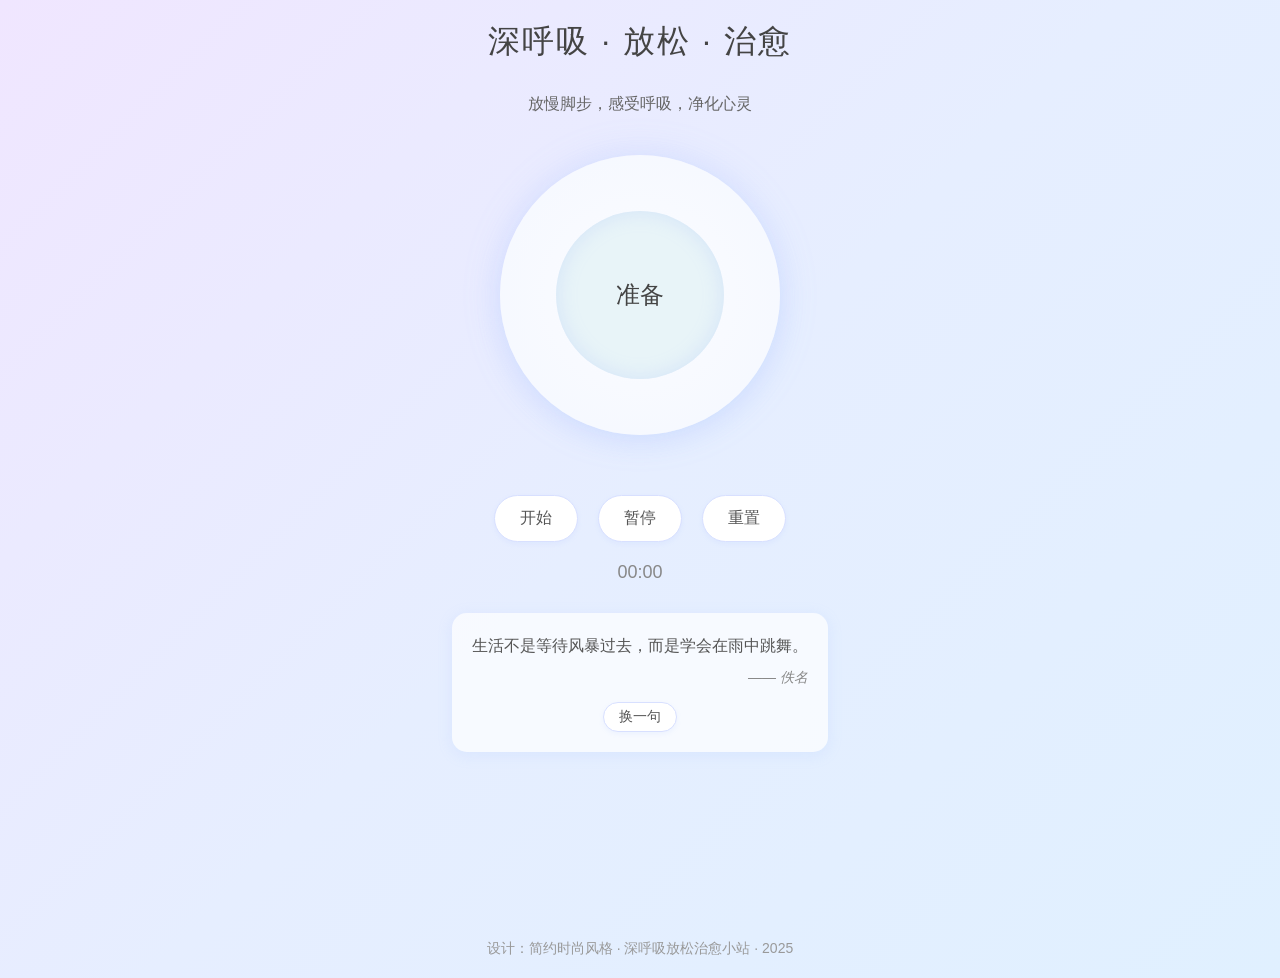
==== index.html @ 5f7ce4ec "Add files via upload" ====
<!DOCTYPE html>
<html lang="zh">
<head>
    <meta charset="UTF-8">
    <meta name="viewport" content="width=device-width, initial-scale=1.0">
    <title>深呼吸 · 放松 · 治愈</title>
    <style>
        * {
            margin: 0;
            padding: 0;
            box-sizing: border-box;
            font-family: "PingFang SC", "Helvetica Neue", Arial, sans-serif;
        }
        
        body {
            background: linear-gradient(135deg, #f0e6ff 0%, #e6eeff 50%, #e0f0ff 100%);
            color: #333;
            min-height: 100vh;
            display: flex;
            flex-direction: column;
            align-items: center;
            justify-content: center;
            transition: background 2s;
        }
        
        .container {
            width: 100%;
            max-width: 800px;
            padding: 20px;
            text-align: center;
            display: flex;
            flex-direction: column;
            min-height: 100vh;
        }
        
        .breathing-content {
            flex: 1;
            display: flex;
            flex-direction: column;
            justify-content: center;
        }
        
        h1 {
            font-weight: 300;
            margin-bottom: 30px;
            letter-spacing: 2px;
            color: #444;
        }
        
        .subtitle {
            font-weight: 300;
            margin-bottom: 40px;
            color: #666;
        }
        
        .breath-circle {
            width: 280px;
            height: 280px;
            border-radius: 50%;
            background-color: rgba(255, 255, 255, 0.8);
            margin: 0 auto 40px;
            display: flex;
            align-items: center;
            justify-content: center;
            position: relative;
            box-shadow: 0 5px 25px rgba(150, 180, 255, 0.2), 0 0 40px rgba(150, 180, 255, 0.15);
            transition: transform 4s ease-in-out, box-shadow 4s ease-in-out;
            overflow: hidden;
        }
        
        .breath-circle:before {
            content: '';
            position: absolute;
            top: -10%;
            left: -10%;
            width: 120%;
            height: 120%;
            background: radial-gradient(
                circle at center,
                rgba(255, 255, 255, 0.8) 0%,
                rgba(230, 240, 255, 0.5) 60%,
                rgba(210, 230, 255, 0) 70%
            );
            opacity: 0.4;
            z-index: 1;
            pointer-events: none;
        }
        
        .circle-inner {
            width: 60%;
            height: 60%;
            border-radius: 50%;
            background-color: #e8f4f8;
            display: flex;
            align-items: center;
            justify-content: center;
            box-shadow: inset 0 0 20px rgba(150, 180, 255, 0.25);
            transition: transform 4s ease-in-out, background-color 4s ease-in-out;
            position: relative;
            z-index: 2;
        }
        
        @keyframes pulse {
            0% { box-shadow: 0 0 0 0 rgba(150, 180, 255, 0.5); }
            70% { box-shadow: 0 0 0 20px rgba(150, 180, 255, 0); }
            100% { box-shadow: 0 0 0 0 rgba(150, 180, 255, 0); }
        }
        
        .instruction {
            font-size: 24px;
            font-weight: 300;
            color: #444;
            transition: opacity 0.5s;
        }
        
        .controls {
            margin-top: 20px;
            display: flex;
            justify-content: center;
            gap: 20px;
        }
        
        button {
            padding: 12px 25px;
            background-color: #fff;
            border: 1px solid #d8e0ff;
            border-radius: 30px;
            cursor: pointer;
            font-size: 16px;
            color: #555;
            transition: all 0.3s;
            box-shadow: 0 2px 5px rgba(150, 180, 255, 0.1);
        }
        
        button:hover {
            background-color: #f0f5ff;
        }
        
        button.active {
            background-color: #e0eaff;
            color: #333;
            border-color: #c8d8ff;
        }
        
        .timer {
            font-size: 18px;
            margin-top: 20px;
            color: #888;
            font-weight: 300;
        }
        
        /* 每日一言样式 */
        .daily-quote {
            margin-top: 30px;
            padding: 20px;
            background-color: rgba(255, 255, 255, 0.7);
            border-radius: 15px;
            box-shadow: 0 3px 15px rgba(150, 180, 255, 0.15);
            max-width: 600px;
            margin-left: auto;
            margin-right: auto;
            transition: all 0.5s;
        }
        
        .quote-text {
            font-size: 16px;
            color: #555;
            line-height: 1.6;
            font-weight: 300;
            margin-bottom: 10px;
        }
        
        .quote-author {
            font-size: 14px;
            color: #888;
            font-style: italic;
            text-align: right;
        }
        
        footer {
            margin-top: 40px;
            width: 100%;
            text-align: center;
            font-size: 14px;
            color: #999;
            padding: 0 20px 20px;
        }
        
        @media (max-width: 600px) {
            .breath-circle {
                width: 220px;
                height: 220px;
                margin-bottom: 30px;
            }
            
            .instruction {
                font-size: 20px;
            }
            
            .controls {
                flex-direction: column;
                align-items: center;
            }
            
            button {
                width: 200px;
                margin-bottom: 10px;
            }
            
            .timer {
                margin-top: 15px;
                margin-bottom: 10px;
            }
            
            .daily-quote {
                margin-top: 20px;
                padding: 15px;
            }
            
            footer {
                margin-top: 20px;
            }
        }
    </style>
</head>
<body>
    <div class="container">
        <h1>深呼吸 · 放松 · 治愈</h1>
        <p class="subtitle">放慢脚步，感受呼吸，净化心灵</p>
        
        <div class="breath-circle">
            <div class="circle-inner">
                <span class="instruction">准备</span>
            </div>
        </div>
        
        <div class="controls">
            <button id="start-btn">开始</button>
            <button id="pause-btn">暂停</button>
            <button id="reset-btn">重置</button>
        </div>
        
        <div class="timer">00:00</div>
        
        <!-- 每日一言 -->
        <div class="daily-quote">
            <p class="quote-text" id="quote-text">加载中...</p>
            <p class="quote-author" id="quote-author"></p>
        </div>
    </div>
    
    <footer>
        设计：简约时尚风格 · 深呼吸放松治愈小站 · 2025
    </footer>

    <script>
        document.addEventListener('DOMContentLoaded', () => {
            const breathCircle = document.querySelector('.breath-circle');
            const circleInner = document.querySelector('.circle-inner');
            const instruction = document.querySelector('.instruction');
            const startBtn = document.getElementById('start-btn');
            const pauseBtn = document.getElementById('pause-btn');
            const resetBtn = document.getElementById('reset-btn');
            const quoteText = document.getElementById('quote-text');
            const quoteAuthor = document.getElementById('quote-author');

            const timerEl = document.querySelector('.timer');
            
            let isBreathing = false;
            let currentPhase = 0;
            let interval;
            let startTime = null;
            let elapsedTime = 0;
            let timerInterval;
            
            // 呼吸配置
            const breathingPhases = [
                { name: '吸气', duration: 4000, color: '#e8f2fa', scale: 1.15, bgColor: 'linear-gradient(135deg, #f0e0ff 0%, #e0e8ff 50%, #d8ecff 100%)', boxShadow: '0 5px 35px rgba(150, 180, 255, 0.4), 0 0 50px rgba(150, 180, 255, 0.3)' },
                { name: '屏息', duration: 4000, color: '#e0eefa', scale: 1.15, bgColor: 'linear-gradient(135deg, #efe4ff 0%, #e4ecff 50%, #dcefff 100%)', boxShadow: '0 5px 35px rgba(150, 180, 255, 0.35), 0 0 50px rgba(150, 180, 255, 0.25)' },
                { name: '呼气', duration: 4000, color: '#d8eafa', scale: 1, bgColor: 'linear-gradient(135deg, #f4ebff 0%, #eaf1ff 50%, #e6f5ff 100%)', boxShadow: '0 5px 25px rgba(150, 180, 255, 0.25), 0 0 40px rgba(150, 180, 255, 0.2)' },
                { name: '屏息', duration: 4000, color: '#e0eefa', scale: 1, bgColor: 'linear-gradient(135deg, #efe4ff 0%, #e4ecff 50%, #dcefff 100%)', boxShadow: '0 5px 25px rgba(150, 180, 255, 0.2), 0 0 40px rgba(150, 180, 255, 0.15)' }
            ];
            
            // 每日一言名言列表
            const quotes = [
                { text: "呼吸是连接身体与心灵的桥梁，深呼吸是走向内心宁静的第一步。", author: "佚名" },
                { text: "生活不是等待风暴过去，而是学会在雨中跳舞。", author: "佚名" },
                { text: "内心的平静，源于与自己的和解。", author: "老子" },
                { text: "如果你想要内心的平和，尝试着改变自己而不是他人。", author: "佛陀" },
                { text: "放下是一种智慧，静心是一种境界。", author: "禅语" },
                { text: "静坐常思己过，闲谈莫论人非。", author: "陈寿" },
                { text: "心若简单，世界则简单。", author: "禅语" },
                { text: "时时慎独，心扉自清。", author: "王阳明" },
                { text: "心静自然凉，止念即菩提。", author: "禅语" },
                { text: "无论何时，保持一颗平静的心，是通往幸福的必经之路。", author: "王阳明" },
                { text: "学会和自己相处，是一生的必修课。", author: "佚名" },
                { text: "不必等待特别的一天，每一天都可以变得特别。", author: "佚名" },
                { text: "最好的关系，是懂得彼此的沉默。", author: "禅语" },
                { text: "心中有阳光，脚下自然有力量。", author: "佚名" },
                { text: "慢一点，再慢一点，给心灵一个栖息的空间。", author: "佚名" }
            ];
            
            // 加载每日一言
            function loadDailyQuote() {
                // 获取一个随机名言
                const randomIndex = Math.floor(Math.random() * quotes.length);
                const quote = quotes[randomIndex];
                
                // 更新显示
                quoteText.textContent = quote.text;
                quoteAuthor.textContent = "—— " + quote.author;
            }
            
            // 定时器函数
            function updateTimer() {
                if (!startTime) return;
                
                const currentTime = Date.now();
                const totalSeconds = Math.floor((currentTime - startTime + elapsedTime) / 1000);
                const minutes = Math.floor(totalSeconds / 60).toString().padStart(2, '0');
                const seconds = (totalSeconds % 60).toString().padStart(2, '0');
                
                timerEl.textContent = `${minutes}:${seconds}`;
            }
            
            // 开始呼吸引导
            function startBreathing() {
                if (isBreathing) return;
                
                isBreathing = true;
                startBtn.disabled = true;
                
                if (!startTime) {
                    startTime = Date.now();
                    timerInterval = setInterval(updateTimer, 1000);
                }
                
                breathePhase();
            }
            
            // 呼吸阶段
            function breathePhase() {
                if (!isBreathing) return;
                
                const phase = breathingPhases[currentPhase];
                
                // 更新指示和动画
                instruction.textContent = phase.name;
                circleInner.style.backgroundColor = phase.color;
                document.body.style.background = phase.bgColor;
                
                // 圆圈动画
                breathCircle.style.transform = `scale(${phase.scale})`;
                breathCircle.style.boxShadow = phase.boxShadow;
                circleInner.style.transform = `scale(${phase.scale > 1 ? 0.9 : 1.1})`;
                
                // 添加脉动效果
                if (phase.name === '吸气') {
                    breathCircle.style.animation = 'pulse 4s infinite';
                } else {
                    breathCircle.style.animation = 'none';
                }
                
                // 设置下一个阶段
                interval = setTimeout(() => {
                    currentPhase = (currentPhase + 1) % breathingPhases.length;
                    breathePhase();
                }, phase.duration);
            }
            
            // 暂停
            function pauseBreathing() {
                isBreathing = false;
                startBtn.disabled = false;
                clearTimeout(interval);
                
                if (startTime) {
                    elapsedTime += Date.now() - startTime;
                    startTime = null;
                    clearInterval(timerInterval);
                }
            }
            
            // 重置
            function resetBreathing() {
                pauseBreathing();
                currentPhase = 0;
                instruction.textContent = '准备';
                breathCircle.style.transform = 'scale(1)';
                circleInner.style.transform = 'scale(1)';
                circleInner.style.backgroundColor = '#e8f4f8';
                document.body.style.backgroundColor = '#f8f9fa';
                
                elapsedTime = 0;
                timerEl.textContent = '00:00';
            }
            
            // 事件监听
            startBtn.addEventListener('click', startBreathing);
            pauseBtn.addEventListener('click', pauseBreathing);
            resetBtn.addEventListener('click', resetBreathing);
            
            // 初始化
            resetBreathing();
            
            // 加载每日一言
            loadDailyQuote();
            
            // 添加刷新名言的按钮
            const quoteBox = document.querySelector('.daily-quote');
            const refreshBtn = document.createElement('button');
            refreshBtn.textContent = '换一句';
            refreshBtn.style.marginTop = '15px';
            refreshBtn.style.padding = '5px 15px';
            refreshBtn.style.fontSize = '14px';
            refreshBtn.addEventListener('click', loadDailyQuote);
            quoteBox.appendChild(refreshBtn);
        });
    </script>
</body>
</html>
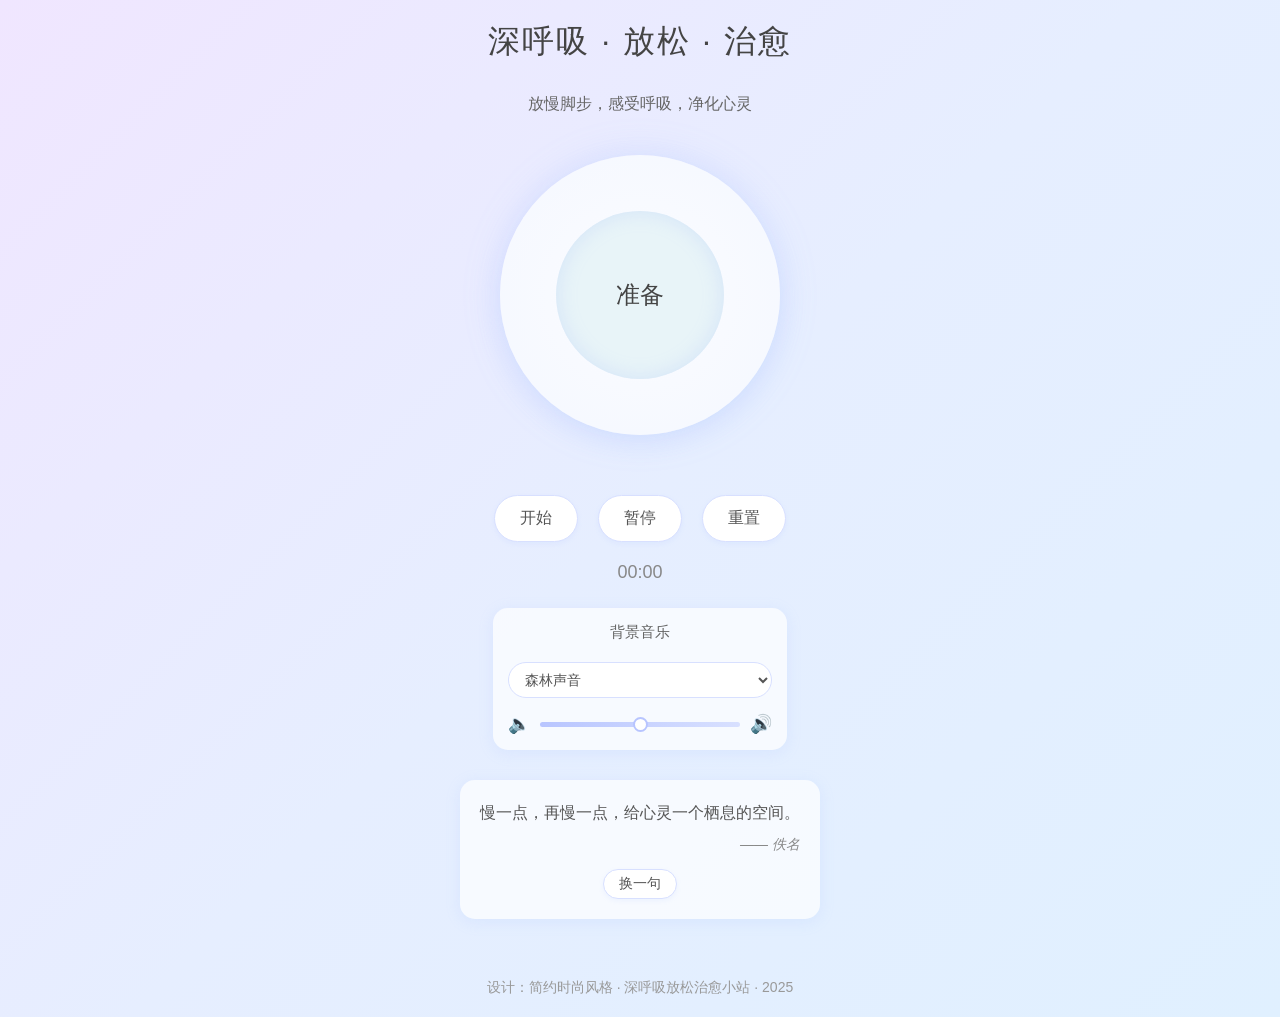
==== commit 9ef66a39: "Add files via upload" ====
--- a/index.html
+++ b/index.html
@@ -149,6 +149,90 @@
             font-weight: 300;
         }
         
+        /* 背景音乐控制样式 */
+        .music-control {
+            margin-top: 25px;
+            padding: 15px;
+            background-color: rgba(255, 255, 255, 0.7);
+            border-radius: 15px;
+            box-shadow: 0 3px 15px rgba(150, 180, 255, 0.15);
+            max-width: 600px;
+            margin-left: auto;
+            margin-right: auto;
+            display: flex;
+            flex-direction: column;
+            align-items: center;
+            gap: 15px;
+        }
+        
+        .music-control label {
+            color: #666;
+            font-size: 15px;
+            margin-bottom: 5px;
+        }
+        
+        .music-selector {
+            width: 100%;
+            max-width: 300px;
+            padding: 8px 12px;
+            border-radius: 20px;
+            border: 1px solid #d8e0ff;
+            background-color: white;
+            color: #555;
+            font-size: 14px;
+            cursor: pointer;
+            transition: all 0.3s;
+        }
+        
+        .music-selector:focus {
+            outline: none;
+            border-color: #b8c5ff;
+            box-shadow: 0 0 5px rgba(150, 180, 255, 0.2);
+        }
+        
+        .volume-control {
+            width: 100%;
+            display: flex;
+            align-items: center;
+            justify-content: center;
+            gap: 10px;
+        }
+        
+        .volume-slider {
+            width: 200px;
+            height: 5px;
+            -webkit-appearance: none;
+            appearance: none;
+            background: linear-gradient(to right, #b8c5ff, #d8e0ff);
+            outline: none;
+            border-radius: 5px;
+        }
+        
+        .volume-slider::-webkit-slider-thumb {
+            -webkit-appearance: none;
+            appearance: none;
+            width: 15px;
+            height: 15px;
+            border-radius: 50%;
+            background: white;
+            border: 2px solid #b8c5ff;
+            cursor: pointer;
+        }
+        
+        .volume-slider::-moz-range-thumb {
+            width: 15px;
+            height: 15px;
+            border-radius: 50%;
+            background: white;
+            border: 2px solid #b8c5ff;
+            cursor: pointer;
+        }
+        
+        .volume-icon {
+            color: #888;
+            font-size: 18px;
+        }
+        
         /* 每日一言样式 */
         .daily-quote {
             margin-top: 30px;
@@ -212,6 +296,16 @@
                 margin-bottom: 10px;
             }
             
+            .music-control {
+                margin-top: 20px;
+                padding: 12px;
+                gap: 10px;
+            }
+            
+            .volume-slider {
+                width: 150px;
+            }
+            
             .daily-quote {
                 margin-top: 20px;
                 padding: 15px;
@@ -241,6 +335,24 @@
         </div>
         
         <div class="timer">00:00</div>
+        
+        <!-- 背景音乐控制 -->
+        <div class="music-control">
+            <label for="music-selector">背景音乐</label>
+            <select id="music-selector" class="music-selector">
+                <option value="forest">森林声音</option>
+                <option value="rain">雨声</option>
+                <option value="waves">海浪声</option>
+                <option value="meditation">冥想音乐</option>
+                <option value="piano">钢琴轻音乐</option>
+            </select>
+            <div class="volume-control">
+                <span class="volume-icon">🔈</span>
+                <input type="range" id="volume-slider" class="volume-slider" min="0" max="100" value="50">
+                <span class="volume-icon">🔊</span>
+            </div>
+            <audio id="background-music" loop></audio>
+        </div>
         
         <!-- 每日一言 -->
         <div class="daily-quote">
@@ -263,6 +375,9 @@
             const resetBtn = document.getElementById('reset-btn');
             const quoteText = document.getElementById('quote-text');
             const quoteAuthor = document.getElementById('quote-author');
+            const musicSelector = document.getElementById('music-selector');
+            const volumeSlider = document.getElementById('volume-slider');
+            const backgroundMusic = document.getElementById('background-music');
 
             const timerEl = document.querySelector('.timer');
             
@@ -403,8 +518,42 @@
             // 初始化
             resetBreathing();
             
+            // 增加用户交互后自动播放音乐
+            document.body.addEventListener('click', () => {
+                if (backgroundMusic.paused) {
+                    backgroundMusic.play().catch(e => console.log('播放失败', e));
+                }
+            }, { once: true });
+            
             // 加载每日一言
             loadDailyQuote();
+            
+            // 背景音乐设置
+            const musicUrls = {
+                forest: 'audio/forest_music.mp3',
+                rain: 'https://assets.mixkit.co/sfx/preview/mixkit-rain-and-thunder-storm-2390.mp3',
+                waves: 'https://assets.mixkit.co/sfx/preview/mixkit-sea-waves-on-stony-beach-1191.mp3',
+                meditation: 'https://assets.mixkit.co/sfx/preview/mixkit-peaceful-and-inspirational-background-115.mp3',
+                piano: 'https://assets.mixkit.co/sfx/preview/mixkit-soft-piano-hotel-bar-loop-494.mp3'
+            };
+            
+            // 设置初始音乐
+            backgroundMusic.src = musicUrls[musicSelector.value];
+            backgroundMusic.volume = volumeSlider.value / 100;
+            backgroundMusic.play().catch(e => {
+                console.log('自动播放被浏览器阻止，请用户交互后再播放');
+            });
+            
+            // 音乐选择事件
+            musicSelector.addEventListener('change', () => {
+                backgroundMusic.src = musicUrls[musicSelector.value];
+                backgroundMusic.play();
+            });
+            
+            // 音量控制事件
+            volumeSlider.addEventListener('input', () => {
+                backgroundMusic.volume = volumeSlider.value / 100;
+            });
             
             // 添加刷新名言的按钮
             const quoteBox = document.querySelector('.daily-quote');
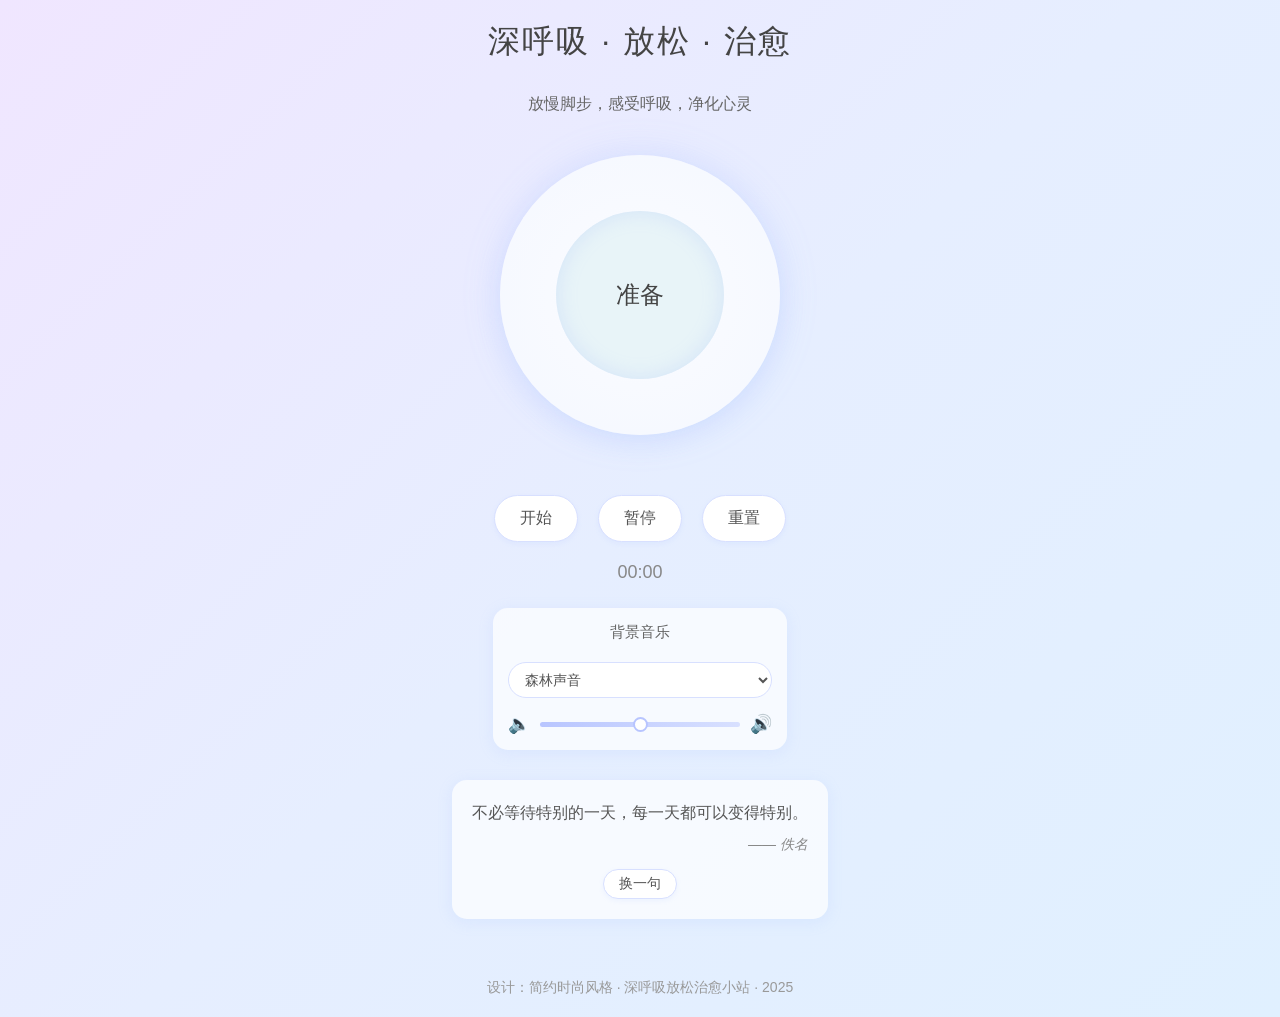
==== commit 11cf198e: "Update index.html" ====
--- a/index.html
+++ b/index.html
@@ -532,7 +532,7 @@
             const musicUrls = {
                 forest: 'audio/forest_music.mp3',
                 rain: 'https://assets.mixkit.co/sfx/preview/mixkit-rain-and-thunder-storm-2390.mp3',
-                waves: 'https://assets.mixkit.co/sfx/preview/mixkit-sea-waves-on-stony-beach-1191.mp3',
+                waves: 'audio/waves_music.mp3',
                 meditation: 'https://assets.mixkit.co/sfx/preview/mixkit-peaceful-and-inspirational-background-115.mp3',
                 piano: 'https://assets.mixkit.co/sfx/preview/mixkit-soft-piano-hotel-bar-loop-494.mp3'
             };
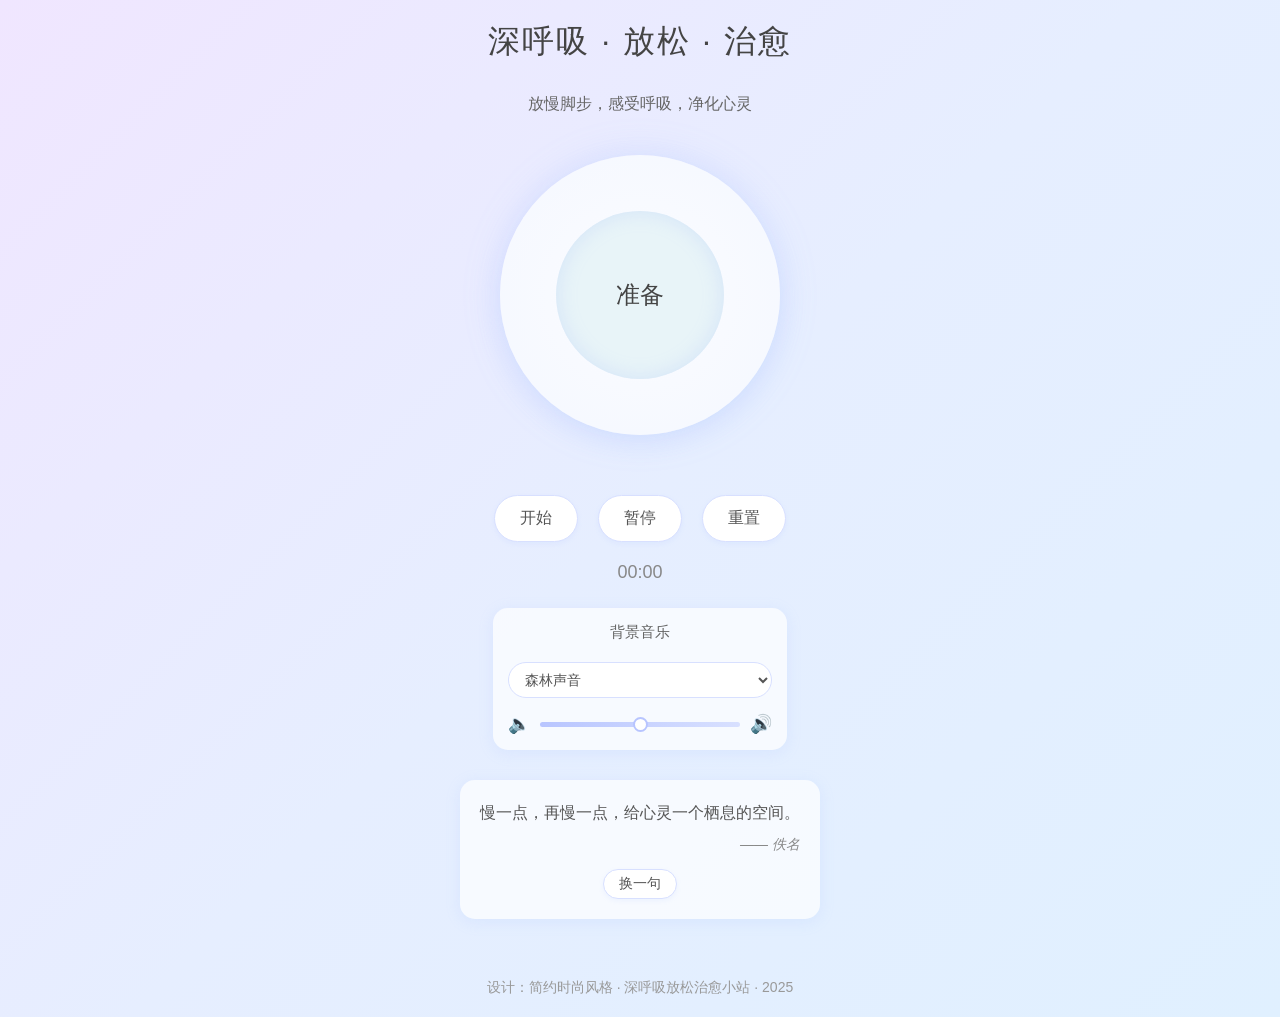
==== commit 90e0116b: "Update index.html" ====
--- a/index.html
+++ b/index.html
@@ -531,10 +531,10 @@
             // 背景音乐设置
             const musicUrls = {
                 forest: 'audio/forest_music.mp3',
-                rain: 'https://assets.mixkit.co/sfx/preview/mixkit-rain-and-thunder-storm-2390.mp3',
+                rain: 'audio/_music.mp3',
                 waves: 'audio/waves_music.mp3',
-                meditation: 'https://assets.mixkit.co/sfx/preview/mixkit-peaceful-and-inspirational-background-115.mp3',
-                piano: 'https://assets.mixkit.co/sfx/preview/mixkit-soft-piano-hotel-bar-loop-494.mp3'
+                meditation: 'audio/_music.mp3',
+                piano: 'audio/_music.mp3'
             };
             
             // 设置初始音乐
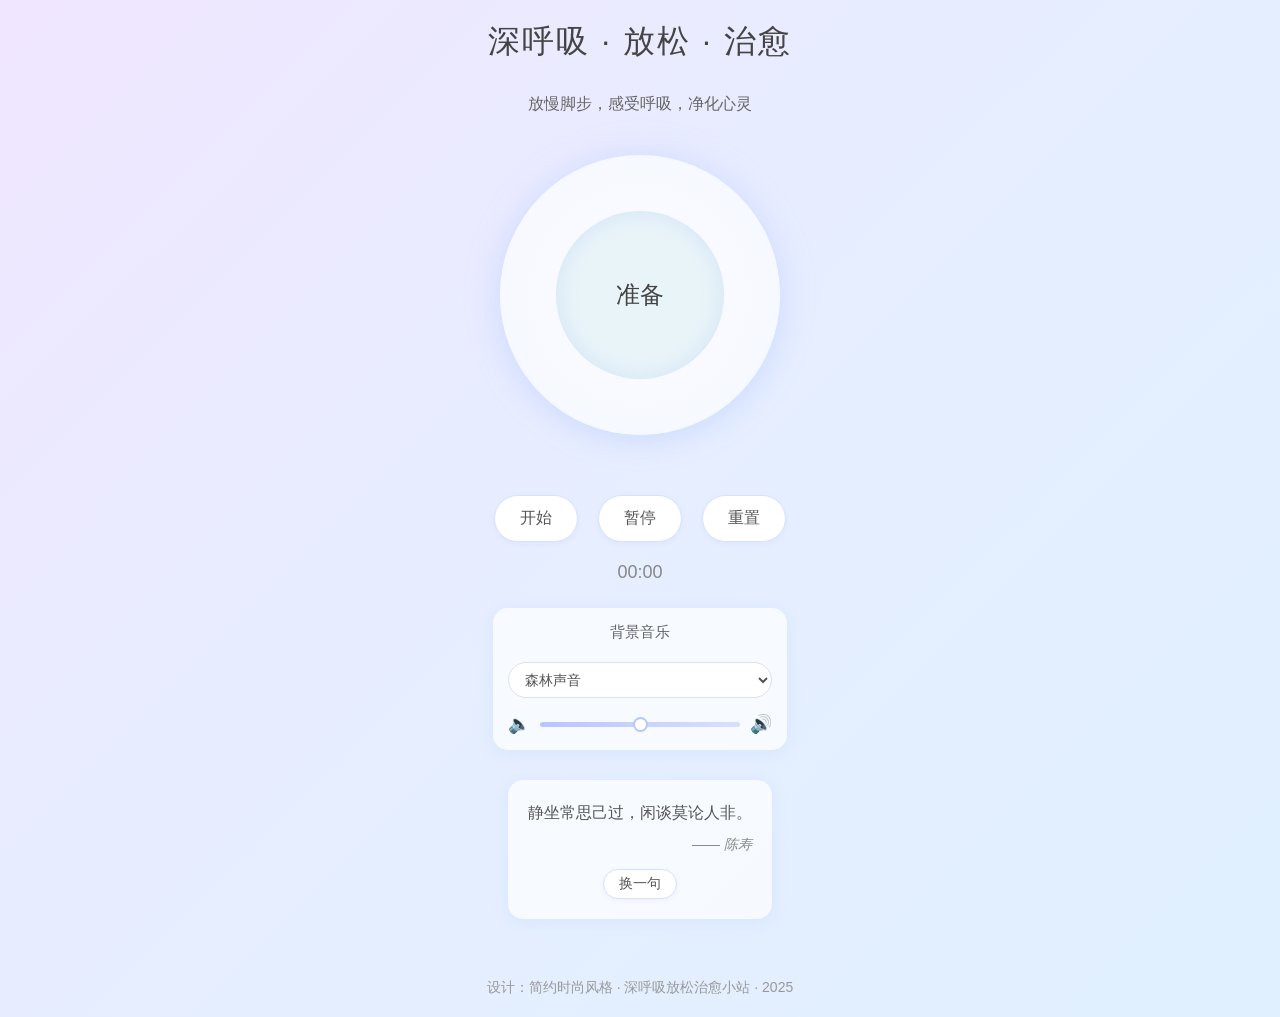
==== commit aab97125: "Update index.html" ====
--- a/index.html
+++ b/index.html
@@ -534,7 +534,7 @@
                 rain: 'audio/_music.mp3',
                 waves: 'audio/waves_music.mp3',
                 meditation: 'audio/_music.mp3',
-                piano: 'audio/_music.mp3'
+                piano: 'audio/piano_music.mp3'
             };
             
             // 设置初始音乐
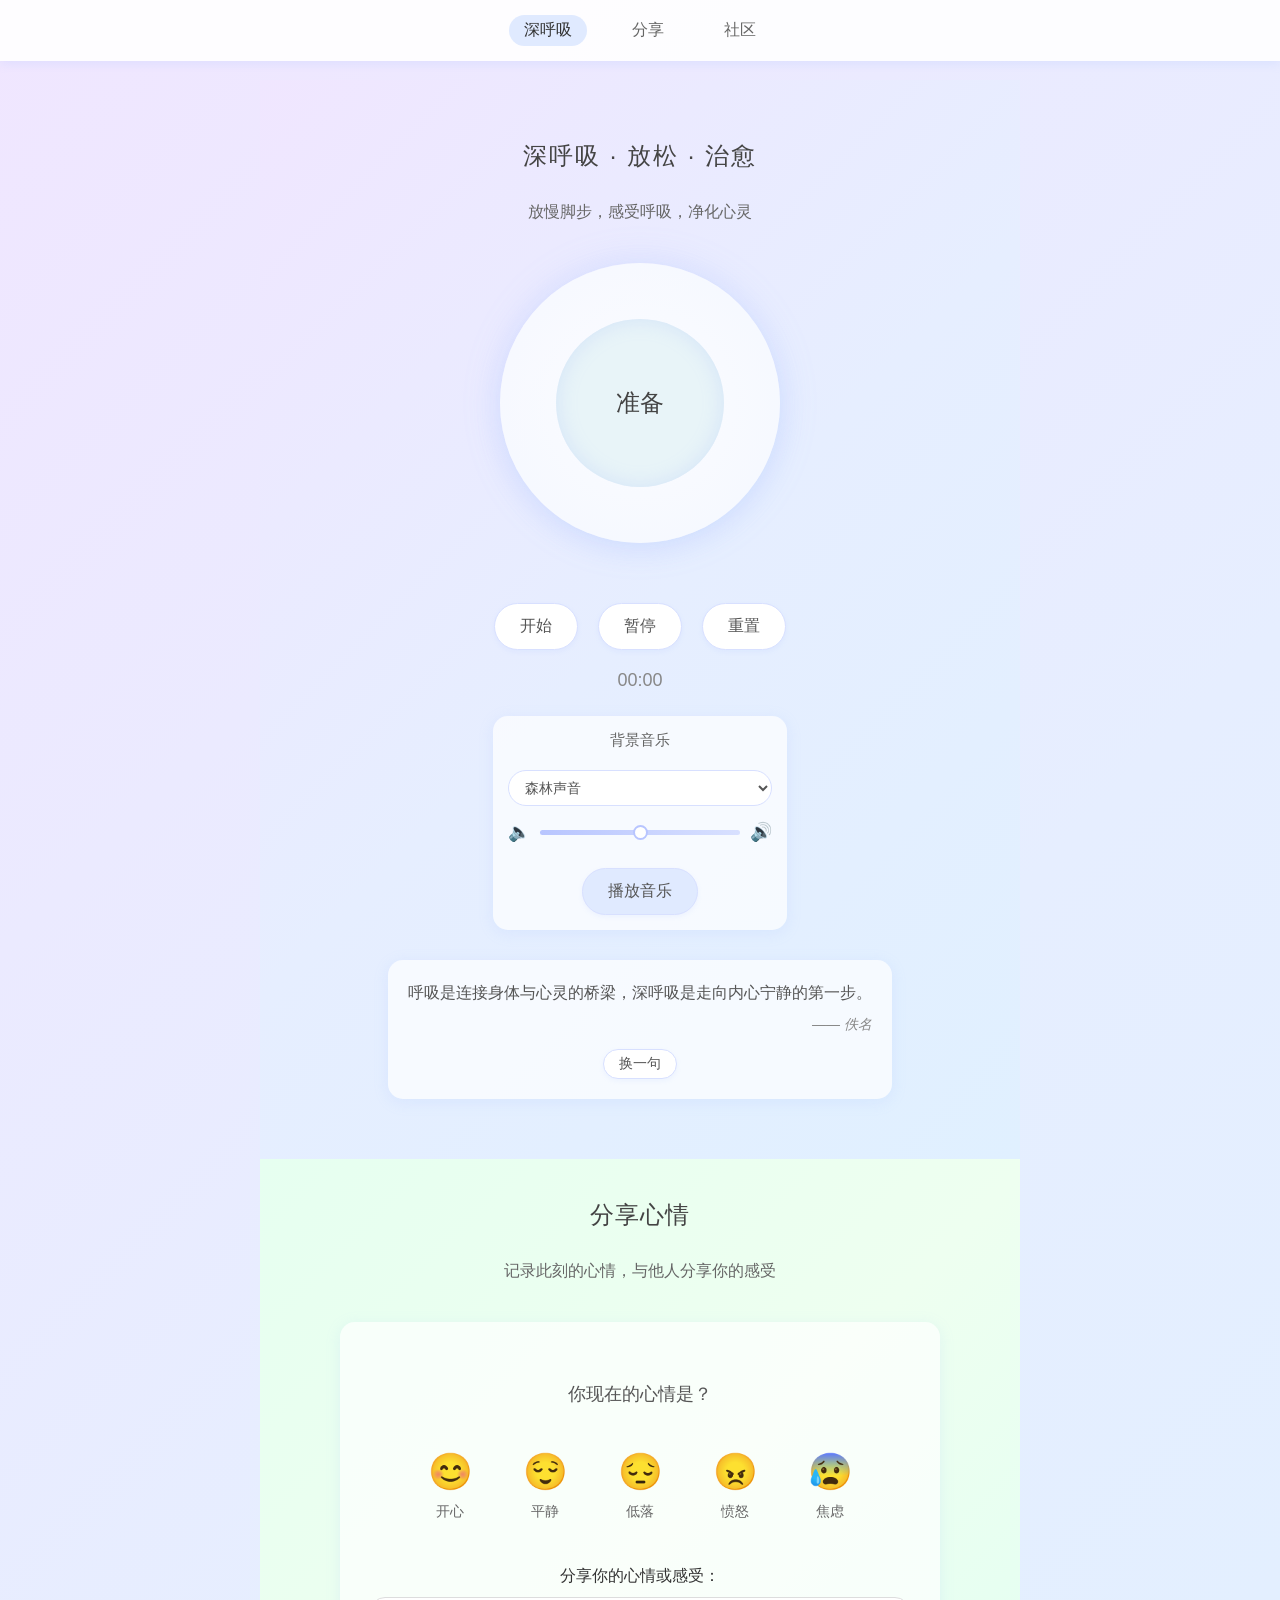
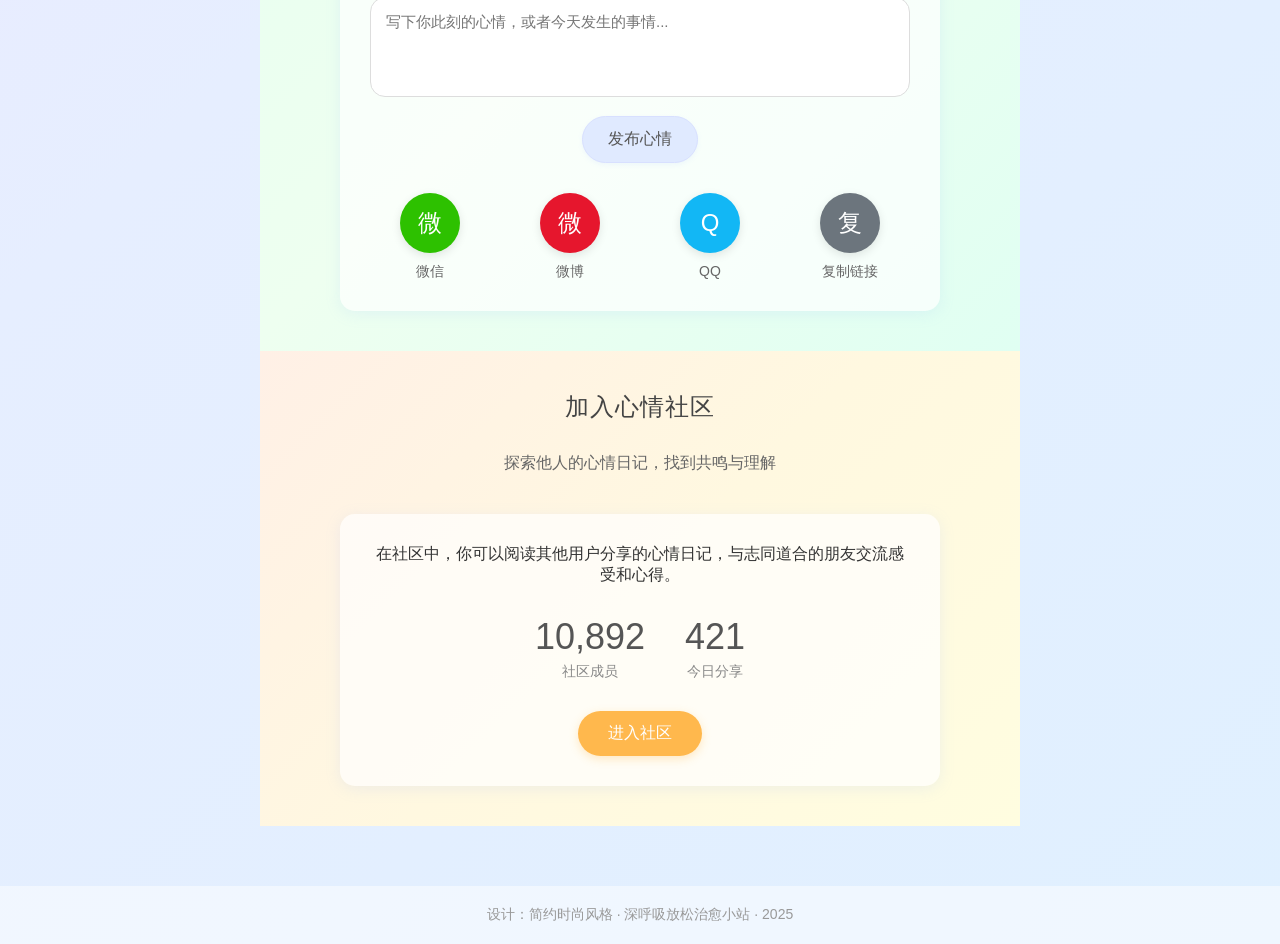
==== commit f7ccfb30: "Add files via upload" ====
--- a/index.html
+++ b/index.html
@@ -19,31 +19,140 @@
             display: flex;
             flex-direction: column;
             align-items: center;
+            transition: background 2s;
+            overflow-x: hidden;
+        }
+        
+        /* 导航菜单样式 */
+        .nav-menu {
+            position: fixed;
+            top: 0;
+            left: 0;
+            width: 100%;
+            background-color: rgba(255, 255, 255, 0.9);
+            box-shadow: 0 2px 10px rgba(150, 180, 255, 0.2);
+            display: flex;
             justify-content: center;
-            transition: background 2s;
+            padding: 15px 0;
+            z-index: 1000;
+        }
+        
+        .nav-items {
+            display: flex;
+            gap: 30px;
+        }
+        
+        .nav-item {
+            color: #666;
+            text-decoration: none;
+            font-size: 16px;
+            font-weight: 500;
+            padding: 5px 15px;
+            border-radius: 20px;
+            transition: all 0.3s;
+        }
+        
+        .nav-item:hover {
+            background-color: rgba(220, 230, 255, 0.5);
+            color: #444;
+        }
+        
+        .nav-item.active {
+            background-color: #e0eaff;
+            color: #333;
         }
         
         .container {
             width: 100%;
             max-width: 800px;
-            padding: 20px;
+            padding: 80px 20px 20px;
             text-align: center;
             display: flex;
             flex-direction: column;
             min-height: 100vh;
         }
         
+        section {
+            padding: 60px 0;
+            scroll-margin-top: 70px; /* 为导航滚动留出空间 */
+        }
+        
+        .breathing-section {
+            background: linear-gradient(135deg, #f0e6ff 0%, #e6eeff 50%, #e0f0ff 100%);
+            min-height: 100vh;
+            display: flex;
+            flex-direction: column;
+            align-items: center;
+            justify-content: center;
+        }
+        
+        .share-section {
+            background: linear-gradient(135deg, #e6fff0 0%, #eefff0 50%, #e0fff2 100%);
+            min-height: 60vh;
+            padding: 40px 20px;
+        }
+        
+        .community-entry {
+            background: linear-gradient(135deg, #fff0e6 0%, #fff8e0 50%, #fffde0 100%);
+            min-height: 40vh;
+            padding: 40px 20px;
+            text-align: center;
+        }
+        
+        .community-preview {
+            background-color: rgba(255, 255, 255, 0.7);
+            border-radius: 15px;
+            box-shadow: 0 3px 15px rgba(150, 180, 255, 0.15);
+            padding: 30px;
+            max-width: 600px;
+            margin: 0 auto;
+        }
+        
+        .stats-preview {
+            display: flex;
+            justify-content: center;
+            gap: 40px;
+            margin: 30px 0;
+        }
+        
+        .community-btn {
+            display: inline-block;
+            background-color: #ffb84d;
+            color: #fff;
+            padding: 12px 30px;
+            border-radius: 30px;
+            font-size: 16px;
+            font-weight: 500;
+            text-decoration: none;
+            transition: all 0.3s;
+            box-shadow: 0 3px 10px rgba(255, 184, 77, 0.3);
+        }
+        
+        .community-btn:hover {
+            background-color: #ff9d1e;
+            transform: translateY(-3px);
+            box-shadow: 0 5px 15px rgba(255, 184, 77, 0.4);
+        }
+        
         .breathing-content {
             flex: 1;
             display: flex;
             flex-direction: column;
             justify-content: center;
+            width: 100%;
         }
         
         h1 {
             font-weight: 300;
             margin-bottom: 30px;
             letter-spacing: 2px;
+            color: #444;
+        }
+        
+        h2 {
+            font-weight: 300;
+            margin-bottom: 30px;
+            letter-spacing: 1px;
             color: #444;
         }
         
@@ -132,6 +241,65 @@
             box-shadow: 0 2px 5px rgba(150, 180, 255, 0.1);
         }
         
+        /* 播放按钮样式和特效 */
+        #play-music-btn {
+            margin-top: 10px;
+            background-color: #e0eaff;
+            color: #555;
+            position: relative;
+            overflow: hidden;
+            transition: all 0.3s cubic-bezier(0.25, 0.8, 0.25, 1);
+        }
+        
+        #play-music-btn:hover {
+            background-color: #d0daff;
+            box-shadow: 0 4px 8px rgba(150, 180, 255, 0.2);
+            transform: translateY(-2px);
+        }
+        
+        #play-music-btn:active {
+            transform: scale(0.96);
+            box-shadow: 0 1px 3px rgba(150, 180, 255, 0.3);
+        }
+        
+        /* 波纹效果 */
+        .ripple {
+            position: absolute;
+            background: rgba(255, 255, 255, 0.5);
+            border-radius: 50%;
+            transform: scale(0);
+            animation: ripple 0.6s linear;
+            pointer-events: none;
+        }
+        
+        @keyframes ripple {
+            to {
+                transform: scale(4);
+                opacity: 0;
+            }
+        }
+        
+        /* 音符动画 */
+        .music-note {
+            position: absolute;
+            font-size: 18px;
+            color: rgba(150, 180, 255, 0.8);
+            pointer-events: none;
+            animation: float-note 2s ease-out;
+            opacity: 0;
+        }
+        
+        @keyframes float-note {
+            0% {
+                opacity: 1;
+                transform: translate(0, 0) rotate(0deg);
+            }
+            100% {
+                opacity: 0;
+                transform: translate(var(--x, 20px), -40px) rotate(var(--r, 20deg));
+            }
+        }
+        
         button:hover {
             background-color: #f0f5ff;
         }
@@ -261,16 +429,307 @@
             text-align: right;
         }
         
+        /* 分享区域样式 */
+        .share-container {
+            background-color: rgba(255, 255, 255, 0.7);
+            border-radius: 15px;
+            box-shadow: 0 3px 15px rgba(150, 180, 255, 0.15);
+            padding: 30px;
+            max-width: 600px;
+            margin: 0 auto;
+        }
+        
+        .mood-selector {
+            display: flex;
+            flex-direction: column;
+            gap: 20px;
+            margin: 30px 0;
+        }
+
+        .mood-title {
+            font-size: 18px;
+            color: #555;
+            margin-bottom: 10px;
+        }
+        
+        .mood-options {
+            display: flex;
+            justify-content: center;
+            gap: 20px;
+        }
+        
+        .mood-option {
+            display: flex;
+            flex-direction: column;
+            align-items: center;
+            cursor: pointer;
+            transition: all 0.3s;
+            padding: 15px;
+            border-radius: 15px;
+        }
+        
+        .mood-option:hover {
+            background-color: rgba(255, 255, 255, 0.6);
+            transform: translateY(-5px);
+        }
+        
+        .mood-option.selected {
+            background-color: rgba(255, 255, 255, 0.8);
+            box-shadow: 0 3px 10px rgba(150, 180, 255, 0.2);
+        }
+        
+        .mood-icon {
+            font-size: 36px;
+            margin-bottom: 10px;
+        }
+        
+        .mood-label {
+            font-size: 14px;
+            color: #666;
+        }
+        
+        .share-options {
+            display: flex;
+            flex-wrap: wrap;
+            justify-content: center;
+            gap: 20px;
+            margin-top: 30px;
+        }
+        
+        .share-option {
+            display: flex;
+            flex-direction: column;
+            align-items: center;
+            width: 120px;
+            cursor: pointer;
+            transition: all 0.3s;
+        }
+        
+        .share-option:hover {
+            transform: translateY(-5px);
+        }
+        
+        .share-icon {
+            width: 60px;
+            height: 60px;
+            border-radius: 50%;
+            background-color: #fff;
+            display: flex;
+            align-items: center;
+            justify-content: center;
+            font-size: 24px;
+            margin-bottom: 10px;
+            box-shadow: 0 3px 10px rgba(0, 0, 0, 0.1);
+        }
+        
+        .wechat .share-icon {
+            background-color: #2DC100;
+            color: white;
+        }
+        
+        .weibo .share-icon {
+            background-color: #E6162D;
+            color: white;
+        }
+        
+        .qq .share-icon {
+            background-color: #12B7F5;
+            color: white;
+        }
+        
+        .copy .share-icon {
+            background-color: #6C757D;
+            color: white;
+        }
+        
+        .share-name {
+            font-size: 14px;
+            color: #666;
+        }
+
+        .share-form {
+            margin-top: 30px;
+        }
+
+        .share-form textarea {
+            width: 100%;
+            height: 100px;
+            padding: 15px;
+            border-radius: 15px;
+            border: 1px solid #ddd;
+            resize: none;
+            font-size: 15px;
+            margin-top: 10px;
+            transition: all 0.3s;
+        }
+
+        .share-form textarea:focus {
+            outline: none;
+            border-color: #b8c5ff;
+            box-shadow: 0 0 5px rgba(150, 180, 255, 0.2);
+        }
+
+        .share-btn {
+            margin-top: 15px;
+            background-color: #e0eaff;
+            color: #555;
+        }
+
+        .share-btn:hover {
+            background-color: #d0daff;
+        }
+        
+        /* 社区区域样式 */
+        .community-container {
+            background-color: rgba(255, 255, 255, 0.7);
+            border-radius: 15px;
+            box-shadow: 0 3px 15px rgba(150, 180, 255, 0.15);
+            padding: 30px;
+            max-width: 600px;
+            margin: 0 auto;
+        }
+        
+        .community-stats {
+            display: flex;
+            justify-content: space-around;
+            margin: 30px 0;
+        }
+        
+        .stat {
+            text-align: center;
+        }
+        
+        .stat-number {
+            font-size: 36px;
+            font-weight: 300;
+            color: #555;
+        }
+        
+        .stat-label {
+            font-size: 14px;
+            color: #888;
+            margin-top: 5px;
+        }
+        
+        .mood-journals {
+            margin-top: 40px;
+        }
+
+        .journal-filters {
+            display: flex;
+            justify-content: center;
+            gap: 10px;
+            margin-bottom: 20px;
+        }
+
+        .filter-btn {
+            padding: 8px 15px;
+            font-size: 14px;
+            background-color: rgba(255, 255, 255, 0.5);
+        }
+
+        .filter-btn.active {
+            background-color: #e0eaff;
+        }
+
+        .journal-list {
+            display: grid;
+            grid-template-columns: repeat(auto-fill, minmax(250px, 1fr));
+            gap: 20px;
+            margin-top: 20px;
+        }
+
+        .journal-card {
+            background-color: white;
+            border-radius: 10px;
+            padding: 20px;
+            box-shadow: 0 3px 10px rgba(0, 0, 0, 0.05);
+            transition: all 0.3s;
+            text-align: left;
+        }
+
+        .journal-card:hover {
+            transform: translateY(-5px);
+            box-shadow: 0 5px 15px rgba(0, 0, 0, 0.1);
+        }
+
+        .journal-header {
+            display: flex;
+            align-items: center;
+            margin-bottom: 15px;
+        }
+
+        .journal-mood {
+            font-size: 24px;
+            margin-right: 10px;
+        }
+
+        .journal-info {
+            flex: 1;
+        }
+
+        .journal-author {
+            font-size: 14px;
+            color: #555;
+            font-weight: 500;
+        }
+
+        .journal-date {
+            font-size: 12px;
+            color: #888;
+        }
+
+        .journal-content {
+            font-size: 14px;
+            color: #666;
+            line-height: 1.5;
+            margin-bottom: 15px;
+        }
+
+        .journal-footer {
+            display: flex;
+            justify-content: space-between;
+            align-items: center;
+            font-size: 12px;
+            color: #888;
+        }
+
+        .journal-likes {
+            display: flex;
+            align-items: center;
+            gap: 5px;
+            cursor: pointer;
+        }
+
+        .journal-likes:hover {
+            color: #666;
+        }
+
+        .load-more {
+            margin-top: 30px;
+            width: 200px;
+        }
+        
         footer {
             margin-top: 40px;
             width: 100%;
             text-align: center;
             font-size: 14px;
             color: #999;
-            padding: 0 20px 20px;
+            padding: 20px;
+            background-color: rgba(255, 255, 255, 0.5);
         }
         
         @media (max-width: 600px) {
+            .nav-items {
+                gap: 10px;
+            }
+            
+            .nav-item {
+                font-size: 14px;
+                padding: 5px 10px;
+            }
+            
             .breath-circle {
                 width: 220px;
                 height: 220px;
@@ -311,6 +770,38 @@
                 padding: 15px;
             }
             
+            .mood-options {
+                flex-wrap: wrap;
+                gap: 15px;
+            }
+
+            .mood-option {
+                width: 40%;
+            }
+            
+            .share-options {
+                gap: 10px;
+            }
+            
+            .share-option {
+                width: 90px;
+            }
+            
+            .share-icon {
+                width: 50px;
+                height: 50px;
+                font-size: 20px;
+            }
+            
+            .community-stats {
+                flex-direction: column;
+                gap: 20px;
+            }
+
+            .journal-list {
+                grid-template-columns: 1fr;
+            }
+            
             footer {
                 margin-top: 20px;
             }
@@ -318,47 +809,150 @@
     </style>
 </head>
 <body>
+    <!-- 导航菜单 -->
+    <div class="nav-menu">
+        <div class="nav-items">
+            <a href="#breathing" class="nav-item active">深呼吸</a>
+            <a href="#share" class="nav-item">分享</a>
+            <a href="community.html" class="nav-item">社区</a>
+        </div>
+    </div>
+
     <div class="container">
-        <h1>深呼吸 · 放松 · 治愈</h1>
-        <p class="subtitle">放慢脚步，感受呼吸，净化心灵</p>
-        
-        <div class="breath-circle">
-            <div class="circle-inner">
-                <span class="instruction">准备</span>
+        <!-- 深呼吸区域 -->
+        <section id="breathing" class="breathing-section">
+            <h1>深呼吸 · 放松 · 治愈</h1>
+            <p class="subtitle">放慢脚步，感受呼吸，净化心灵</p>
+            
+            <div class="breath-circle">
+                <div class="circle-inner">
+                    <span class="instruction">准备</span>
+                </div>
             </div>
-        </div>
-        
-        <div class="controls">
-            <button id="start-btn">开始</button>
-            <button id="pause-btn">暂停</button>
-            <button id="reset-btn">重置</button>
-        </div>
-        
-        <div class="timer">00:00</div>
-        
-        <!-- 背景音乐控制 -->
-        <div class="music-control">
-            <label for="music-selector">背景音乐</label>
-            <select id="music-selector" class="music-selector">
-                <option value="forest">森林声音</option>
-                <option value="rain">雨声</option>
-                <option value="waves">海浪声</option>
-                <option value="meditation">冥想音乐</option>
-                <option value="piano">钢琴轻音乐</option>
-            </select>
-            <div class="volume-control">
-                <span class="volume-icon">🔈</span>
-                <input type="range" id="volume-slider" class="volume-slider" min="0" max="100" value="50">
-                <span class="volume-icon">🔊</span>
+            
+            <div class="controls">
+                <button id="start-btn">开始</button>
+                <button id="pause-btn">暂停</button>
+                <button id="reset-btn">重置</button>
             </div>
-            <audio id="background-music" loop></audio>
-        </div>
-        
-        <!-- 每日一言 -->
-        <div class="daily-quote">
-            <p class="quote-text" id="quote-text">加载中...</p>
-            <p class="quote-author" id="quote-author"></p>
-        </div>
+            
+            <div class="timer">00:00</div>
+            
+            <!-- 背景音乐控制 -->
+            <div class="music-control">
+                <label for="music-selector">背景音乐</label>
+                <select id="music-selector" class="music-selector">
+                    <option value="forest">森林声音</option>
+                    <option value="rain">雨声</option>
+                    <option value="waves">海浪声</option>
+                    <option value="meditation">冥想音乐</option>
+                    <option value="piano">钢琴轻音乐</option>
+                </select>
+                <div class="volume-control">
+                    <span class="volume-icon">🔈</span>
+                    <input type="range" id="volume-slider" class="volume-slider" min="0" max="100" value="50">
+                    <span class="volume-icon">🔊</span>
+                </div>
+                <button id="play-music-btn">播放音乐</button>
+                <audio id="background-music" loop></audio>
+            </div>
+            
+            <!-- 每日一言 -->
+            <div class="daily-quote">
+                <p class="quote-text" id="quote-text">呼吸是连接身体与心灵的桥梁，深呼吸是走向内心宁静的第一步。</p>
+                <p class="quote-author" id="quote-author">—— 佚名</p>
+                <button id="refresh-quote-btn" style="margin-top: 15px; padding: 5px 15px; font-size: 14px;">换一句</button>
+            </div>
+        </section>
+        
+        <!-- 分享区域 -->
+        <section id="share" class="share-section">
+            <h2>分享心情</h2>
+            <p class="subtitle">记录此刻的心情，与他人分享你的感受</p>
+            
+            <div class="share-container">
+                <!-- 心情选择器 -->
+                <div class="mood-selector">
+                    <div class="mood-title">你现在的心情是？</div>
+                    <div class="mood-options">
+                        <div class="mood-option" data-mood="happy">
+                            <div class="mood-icon">😊</div>
+                            <div class="mood-label">开心</div>
+                        </div>
+                        <div class="mood-option" data-mood="calm">
+                            <div class="mood-icon">😌</div>
+                            <div class="mood-label">平静</div>
+                        </div>
+                        <div class="mood-option" data-mood="sad">
+                            <div class="mood-icon">😔</div>
+                            <div class="mood-label">低落</div>
+                        </div>
+                        <div class="mood-option" data-mood="angry">
+                            <div class="mood-icon">😠</div>
+                            <div class="mood-label">愤怒</div>
+                        </div>
+                        <div class="mood-option" data-mood="anxious">
+                            <div class="mood-icon">😰</div>
+                            <div class="mood-label">焦虑</div>
+                        </div>
+                    </div>
+                </div>
+                
+                <!-- 分享表单 -->
+                <div class="share-form">
+                    <p>分享你的心情或感受：</p>
+                    <textarea placeholder="写下你此刻的心情，或者今天发生的事情..."></textarea>
+                    <button class="share-btn">发布心情</button>
+                </div>
+                
+                <!-- 分享选项 -->
+                <div class="share-options">
+                    <div class="share-option wechat">
+                        <div class="share-icon">微</div>
+                        <div class="share-name">微信</div>
+                    </div>
+                    
+                    <div class="share-option weibo">
+                        <div class="share-icon">微</div>
+                        <div class="share-name">微博</div>
+                    </div>
+                    
+                    <div class="share-option qq">
+                        <div class="share-icon">Q</div>
+                        <div class="share-name">QQ</div>
+                    </div>
+                    
+                    <div class="share-option copy">
+                        <div class="share-icon">复</div>
+                        <div class="share-name">复制链接</div>
+                    </div>
+                </div>
+            </div>
+        </section>
+        
+        <!-- 社区入口 -->
+        <section class="community-entry">
+            <h2>加入心情社区</h2>
+            <p class="subtitle">探索他人的心情日记，找到共鸣与理解</p>
+            
+            <div class="community-preview">
+                <div class="preview-content">
+                    <p>在社区中，你可以阅读其他用户分享的心情日记，与志同道合的朋友交流感受和心得。</p>
+                    <div class="stats-preview">
+                        <div class="stat">
+                            <div class="stat-number">10,892</div>
+                            <div class="stat-label">社区成员</div>
+                        </div>
+                        
+                        <div class="stat">
+                            <div class="stat-number">421</div>
+                            <div class="stat-label">今日分享</div>
+                        </div>
+                    </div>
+                    <a href="community.html" class="community-btn">进入社区</a>
+                </div>
+            </div>
+        </section>
     </div>
     
     <footer>
@@ -375,9 +969,14 @@
             const resetBtn = document.getElementById('reset-btn');
             const quoteText = document.getElementById('quote-text');
             const quoteAuthor = document.getElementById('quote-author');
+            const refreshQuoteBtn = document.getElementById('refresh-quote-btn');
             const musicSelector = document.getElementById('music-selector');
             const volumeSlider = document.getElementById('volume-slider');
             const backgroundMusic = document.getElementById('background-music');
+            const navItems = document.querySelectorAll('.nav-item');
+            const moodOptions = document.querySelectorAll('.mood-option');
+            const filterBtns = document.querySelectorAll('.filter-btn');
+            const shareBtn = document.querySelector('.share-btn');
 
             const timerEl = document.querySelector('.timer');
             
@@ -387,6 +986,128 @@
             let startTime = null;
             let elapsedTime = 0;
             let timerInterval;
+            let selectedMood = null;
+            
+            // 导航菜单激活状态
+            navItems.forEach(item => {
+                item.addEventListener('click', function(e) {
+                    e.preventDefault();
+                    navItems.forEach(i => i.classList.remove('active'));
+                    this.classList.add('active');
+                    
+                    // 滚动到目标区域
+                    const targetId = this.getAttribute('href').substring(1);
+                    const targetElement = document.getElementById(targetId);
+                    window.scrollTo({
+                        top: targetElement.offsetTop - 60,
+                        behavior: 'smooth'
+                    });
+                });
+            });
+            
+            // 监听滚动以更新导航菜单激活状态
+            window.addEventListener('scroll', () => {
+                const scrollPosition = window.scrollY;
+                
+                document.querySelectorAll('section').forEach(section => {
+                    const sectionTop = section.offsetTop;
+                    const sectionHeight = section.clientHeight;
+                    
+                    if (scrollPosition >= sectionTop - 100 && scrollPosition < sectionTop + sectionHeight - 100) {
+                        const id = section.getAttribute('id');
+                        navItems.forEach(item => {
+                            item.classList.remove('active');
+                            if (item.getAttribute('href') === `#${id}`) {
+                                item.classList.add('active');
+                            }
+                        });
+                    }
+                });
+            });
+            
+            // 心情选择器
+            moodOptions.forEach(option => {
+                option.addEventListener('click', function() {
+                    moodOptions.forEach(opt => opt.classList.remove('selected'));
+                    this.classList.add('selected');
+                    selectedMood = this.getAttribute('data-mood');
+                });
+            });
+            
+            // 过滤器按钮
+            filterBtns.forEach(btn => {
+                btn.addEventListener('click', function() {
+                    filterBtns.forEach(b => b.classList.remove('active'));
+                    this.classList.add('active');
+                    // 这里可以添加过滤功能的实现
+                });
+            });
+            
+            // 分享按钮
+            shareBtn.addEventListener('click', function() {
+                const textarea = document.querySelector('.share-form textarea');
+                const content = textarea.value.trim();
+                
+                if (!selectedMood) {
+                    alert('请选择一个心情');
+                    return;
+                }
+                
+                if (!content) {
+                    alert('请写点什么...');
+                    return;
+                }
+                
+                // 保存到本地存储（模拟数据库）
+                saveMoodJournal(selectedMood, content);
+                
+                alert('分享成功！');
+                textarea.value = '';
+                moodOptions.forEach(opt => opt.classList.remove('selected'));
+                selectedMood = null;
+            });
+            
+            // 保存心情日记到本地存储
+            function saveMoodJournal(mood, content) {
+                // 获取现有日记
+                let journals = JSON.parse(localStorage.getItem('moodJournals') || '[]');
+                
+                // 创建新日记对象
+                const newJournal = {
+                    id: Date.now(), // 使用时间戳作为唯一ID
+                    userId: 'user_' + Math.floor(Math.random() * 1000), // 模拟用户ID
+                    username: '用户' + Math.floor(Math.random() * 1000), // 模拟用户名
+                    mood: mood,
+                    moodEmoji: getMoodEmoji(mood),
+                    content: content,
+                    timestamp: Date.now(),
+                    likes: Math.floor(Math.random() * 30), // 模拟点赞数
+                    comments: Math.floor(Math.random() * 10), // 模拟评论数
+                };
+                
+                // 添加到数组顶部
+                journals.unshift(newJournal);
+                
+                // 限制存储数量，防止过多
+                if (journals.length > 100) {
+                    journals = journals.slice(0, 100);
+                }
+                
+                // 保存回本地存储
+                localStorage.setItem('moodJournals', JSON.stringify(journals));
+            }
+            
+            // 获取心情对应的表情符号
+            function getMoodEmoji(mood) {
+                const emojiMap = {
+                    'happy': '😊',
+                    'calm': '😌',
+                    'sad': '😔',
+                    'angry': '😠',
+                    'anxious': '😰'
+                };
+                return emojiMap[mood] || '😐';
+            }
             
             // 呼吸配置
             const breathingPhases = [
@@ -426,6 +1147,9 @@
                 quoteAuthor.textContent = "—— " + quote.author;
             }
             
+            // 刷新名言按钮事件
+            refreshQuoteBtn.addEventListener('click', loadDailyQuote);
+            
             // 定时器函数
             function updateTimer() {
                 if (!startTime) return;
@@ -462,7 +1186,7 @@
                 // 更新指示和动画
                 instruction.textContent = phase.name;
                 circleInner.style.backgroundColor = phase.color;
-                document.body.style.background = phase.bgColor;
+                document.querySelector('.breathing-section').style.background = phase.bgColor;
                 
                 // 圆圈动画
                 breathCircle.style.transform = `scale(${phase.scale})`;
@@ -504,7 +1228,7 @@
                 breathCircle.style.transform = 'scale(1)';
                 circleInner.style.transform = 'scale(1)';
                 circleInner.style.backgroundColor = '#e8f4f8';
-                document.body.style.backgroundColor = '#f8f9fa';
+                document.querySelector('.breathing-section').style.background = 'linear-gradient(135deg, #f0e6ff 0%, #e6eeff 50%, #e0f0ff 100%)';
                 
                 elapsedTime = 0;
                 timerEl.textContent = '00:00';
@@ -514,19 +1238,6 @@
             startBtn.addEventListener('click', startBreathing);
             pauseBtn.addEventListener('click', pauseBreathing);
             resetBtn.addEventListener('click', resetBreathing);
-            
-            // 初始化
-            resetBreathing();
-            
-            // 增加用户交互后自动播放音乐
-            document.body.addEventListener('click', () => {
-                if (backgroundMusic.paused) {
-                    backgroundMusic.play().catch(e => console.log('播放失败', e));
-                }
-            }, { once: true });
-            
-            // 加载每日一言
-            loadDailyQuote();
             
             // 背景音乐设置
             const musicUrls = {
@@ -537,17 +1248,84 @@
                 piano: 'audio/piano_music.mp3'
             };
             
-            // 设置初始音乐
+            // 设置初始音乐源
             backgroundMusic.src = musicUrls[musicSelector.value];
             backgroundMusic.volume = volumeSlider.value / 100;
-            backgroundMusic.play().catch(e => {
-                console.log('自动播放被浏览器阻止，请用户交互后再播放');
+            
+            const playMusicBtn = document.getElementById('play-music-btn');
+            
+            // 播放音乐按钮事件
+            playMusicBtn.addEventListener('click', function(e) {
+                // 创建波纹效果
+                const ripple = document.createElement('span');
+                ripple.classList.add('ripple');
+                this.appendChild(ripple);
+                
+                // 计算波纹位置
+                const rect = this.getBoundingClientRect();
+                const x = e.clientX - rect.left;
+                const y = e.clientY - rect.top;
+                
+                // 设置波纹位置和大小
+                ripple.style.width = ripple.style.height = Math.max(rect.width, rect.height) + 'px';
+                ripple.style.left = x - ripple.offsetWidth / 2 + 'px';
+                ripple.style.top = y - ripple.offsetHeight / 2 + 'px';
+                
+                // 播放音乐 (无论当前状态如何)
+                backgroundMusic.currentTime = 0; // 从头开始播放
+                backgroundMusic.play();
+                
+                // 创建音符动画
+                createMusicNotes(this);
+                
+                // 移除波纹效果
+                setTimeout(() => {
+                    ripple.remove();
+                }, 600);
             });
+            
+            // 创建音符动画
+            function createMusicNotes(button) {
+                const notes = ['♪', '♫', '♬', '♩'];
+                const rect = button.getBoundingClientRect();
+                
+                // 创建2-4个音符
+                const count = Math.floor(Math.random() * 3) + 2;
+                
+                for (let i = 0; i < count; i++) {
+                    setTimeout(() => {
+                        const note = document.createElement('span');
+                        note.classList.add('music-note');
+                        note.textContent = notes[Math.floor(Math.random() * notes.length)];
+                        
+                        // 随机位置和旋转
+                        const x = Math.random() * 40 - 20;
+                        const r = Math.random() * 40 - 20;
+                        note.style.setProperty('--x', x + 'px');
+                        note.style.setProperty('--r', r + 'deg');
+                        
+                        // 设置初始位置
+                        note.style.left = rect.width / 2 + 'px';
+                        note.style.top = '0px';
+                        
+                        button.appendChild(note);
+                        
+                        // 移除音符
+                        setTimeout(() => {
+                            note.remove();
+                        }, 2000);
+                    }, i * 150);
+                }
+            }
             
             // 音乐选择事件
             musicSelector.addEventListener('change', () => {
+                const wasPlaying = !backgroundMusic.paused;
                 backgroundMusic.src = musicUrls[musicSelector.value];
-                backgroundMusic.play();
+                // 只有在之前正在播放时才自动继续播放
+                if (wasPlaying) {
+                    backgroundMusic.play();
+                }
             });
             
             // 音量控制事件
@@ -555,16 +1333,9 @@
                 backgroundMusic.volume = volumeSlider.value / 100;
             });
             
-            // 添加刷新名言的按钮
-            const quoteBox = document.querySelector('.daily-quote');
-            const refreshBtn = document.createElement('button');
-            refreshBtn.textContent = '换一句';
-            refreshBtn.style.marginTop = '15px';
-            refreshBtn.style.padding = '5px 15px';
-            refreshBtn.style.fontSize = '14px';
-            refreshBtn.addEventListener('click', loadDailyQuote);
-            quoteBox.appendChild(refreshBtn);
+            // 初始化
+            resetBreathing();
         });
     </script>
 </body>
-</html>
+</html>
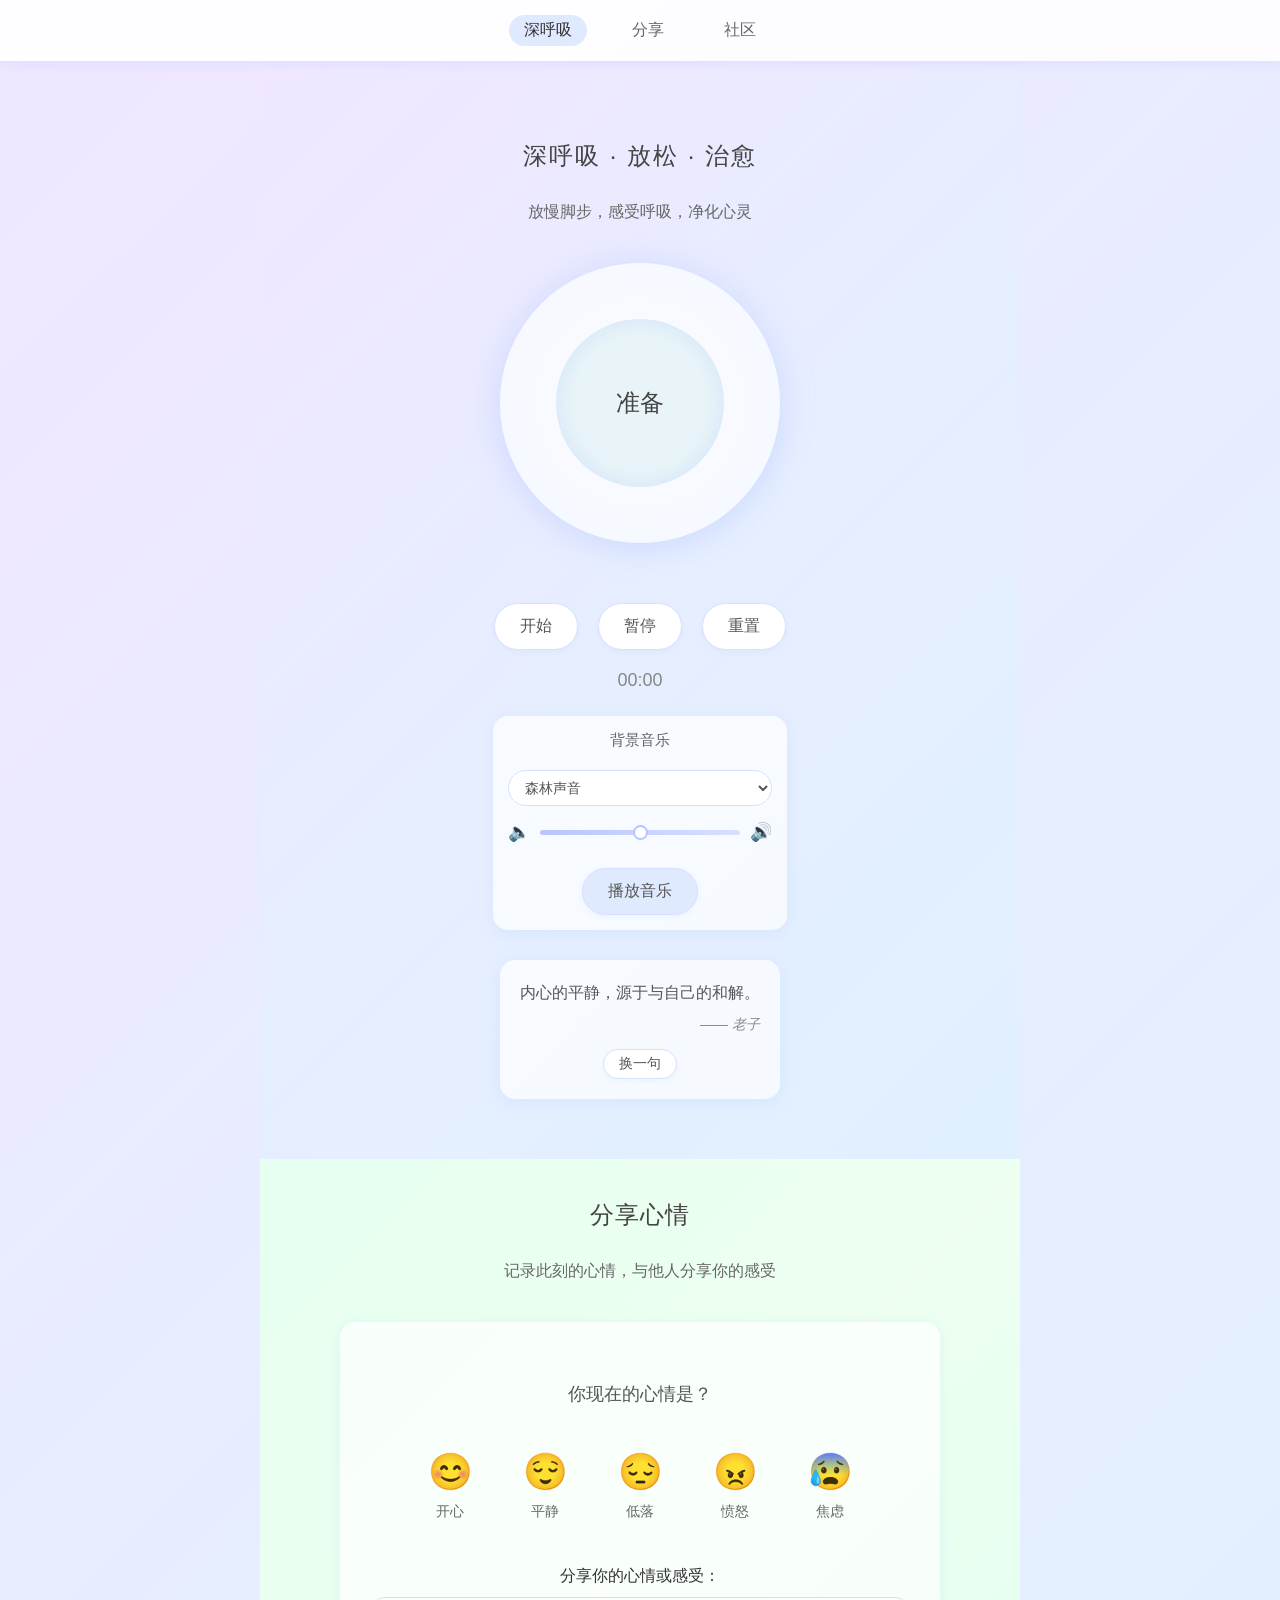
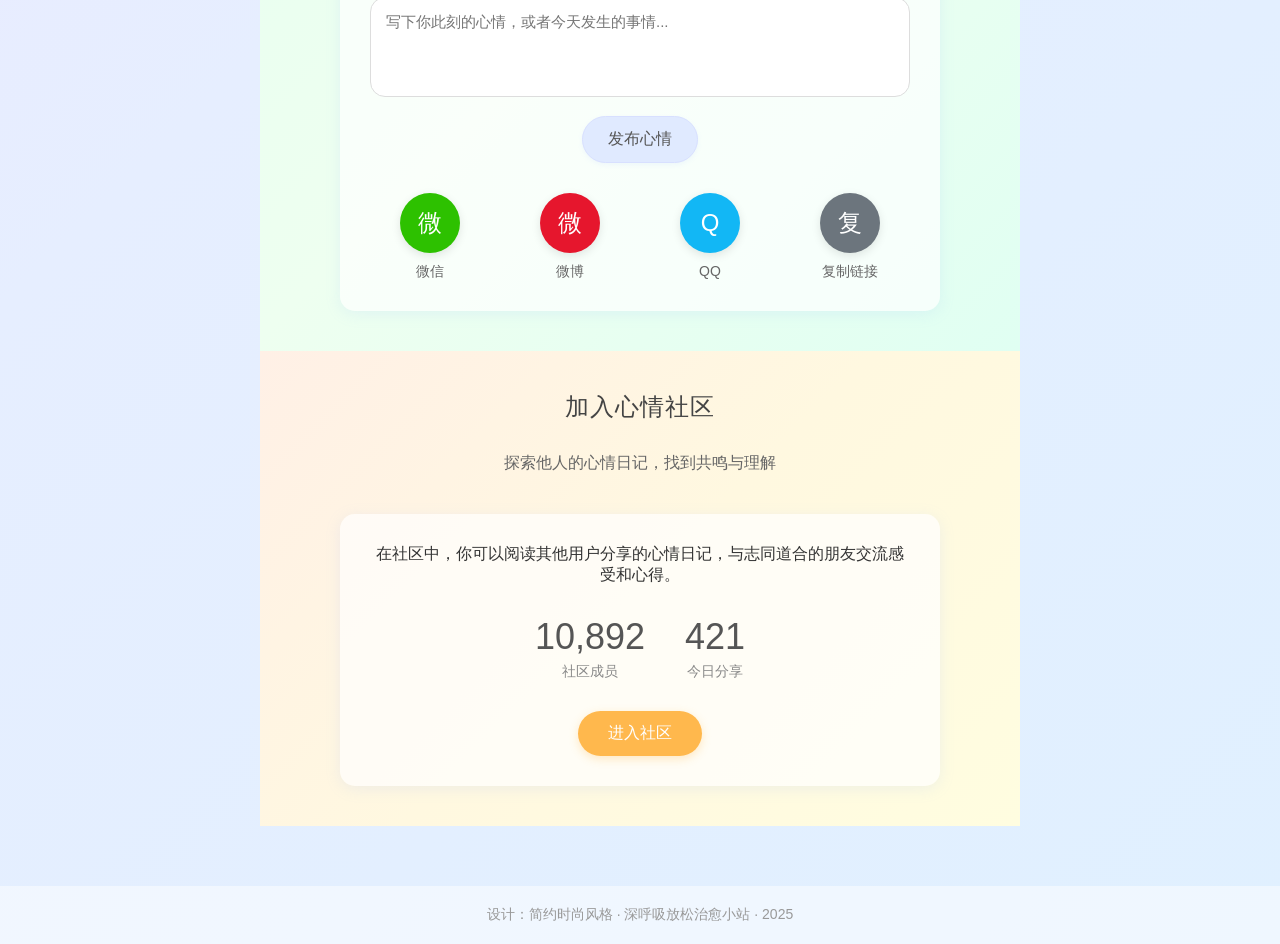
==== commit fdaf652c: "modification" ====
--- a/index.html
+++ b/index.html
@@ -4,809 +4,7 @@
     <meta charset="UTF-8">
     <meta name="viewport" content="width=device-width, initial-scale=1.0">
     <title>深呼吸 · 放松 · 治愈</title>
-    <style>
-        * {
-            margin: 0;
-            padding: 0;
-            box-sizing: border-box;
-            font-family: "PingFang SC", "Helvetica Neue", Arial, sans-serif;
-        }
-        
-        body {
-            background: linear-gradient(135deg, #f0e6ff 0%, #e6eeff 50%, #e0f0ff 100%);
-            color: #333;
-            min-height: 100vh;
-            display: flex;
-            flex-direction: column;
-            align-items: center;
-            transition: background 2s;
-            overflow-x: hidden;
-        }
-        
-        /* 导航菜单样式 */
-        .nav-menu {
-            position: fixed;
-            top: 0;
-            left: 0;
-            width: 100%;
-            background-color: rgba(255, 255, 255, 0.9);
-            box-shadow: 0 2px 10px rgba(150, 180, 255, 0.2);
-            display: flex;
-            justify-content: center;
-            padding: 15px 0;
-            z-index: 1000;
-        }
-        
-        .nav-items {
-            display: flex;
-            gap: 30px;
-        }
-        
-        .nav-item {
-            color: #666;
-            text-decoration: none;
-            font-size: 16px;
-            font-weight: 500;
-            padding: 5px 15px;
-            border-radius: 20px;
-            transition: all 0.3s;
-        }
-        
-        .nav-item:hover {
-            background-color: rgba(220, 230, 255, 0.5);
-            color: #444;
-        }
-        
-        .nav-item.active {
-            background-color: #e0eaff;
-            color: #333;
-        }
-        
-        .container {
-            width: 100%;
-            max-width: 800px;
-            padding: 80px 20px 20px;
-            text-align: center;
-            display: flex;
-            flex-direction: column;
-            min-height: 100vh;
-        }
-        
-        section {
-            padding: 60px 0;
-            scroll-margin-top: 70px; /* 为导航滚动留出空间 */
-        }
-        
-        .breathing-section {
-            background: linear-gradient(135deg, #f0e6ff 0%, #e6eeff 50%, #e0f0ff 100%);
-            min-height: 100vh;
-            display: flex;
-            flex-direction: column;
-            align-items: center;
-            justify-content: center;
-        }
-        
-        .share-section {
-            background: linear-gradient(135deg, #e6fff0 0%, #eefff0 50%, #e0fff2 100%);
-            min-height: 60vh;
-            padding: 40px 20px;
-        }
-        
-        .community-entry {
-            background: linear-gradient(135deg, #fff0e6 0%, #fff8e0 50%, #fffde0 100%);
-            min-height: 40vh;
-            padding: 40px 20px;
-            text-align: center;
-        }
-        
-        .community-preview {
-            background-color: rgba(255, 255, 255, 0.7);
-            border-radius: 15px;
-            box-shadow: 0 3px 15px rgba(150, 180, 255, 0.15);
-            padding: 30px;
-            max-width: 600px;
-            margin: 0 auto;
-        }
-        
-        .stats-preview {
-            display: flex;
-            justify-content: center;
-            gap: 40px;
-            margin: 30px 0;
-        }
-        
-        .community-btn {
-            display: inline-block;
-            background-color: #ffb84d;
-            color: #fff;
-            padding: 12px 30px;
-            border-radius: 30px;
-            font-size: 16px;
-            font-weight: 500;
-            text-decoration: none;
-            transition: all 0.3s;
-            box-shadow: 0 3px 10px rgba(255, 184, 77, 0.3);
-        }
-        
-        .community-btn:hover {
-            background-color: #ff9d1e;
-            transform: translateY(-3px);
-            box-shadow: 0 5px 15px rgba(255, 184, 77, 0.4);
-        }
-        
-        .breathing-content {
-            flex: 1;
-            display: flex;
-            flex-direction: column;
-            justify-content: center;
-            width: 100%;
-        }
-        
-        h1 {
-            font-weight: 300;
-            margin-bottom: 30px;
-            letter-spacing: 2px;
-            color: #444;
-        }
-        
-        h2 {
-            font-weight: 300;
-            margin-bottom: 30px;
-            letter-spacing: 1px;
-            color: #444;
-        }
-        
-        .subtitle {
-            font-weight: 300;
-            margin-bottom: 40px;
-            color: #666;
-        }
-        
-        .breath-circle {
-            width: 280px;
-            height: 280px;
-            border-radius: 50%;
-            background-color: rgba(255, 255, 255, 0.8);
-            margin: 0 auto 40px;
-            display: flex;
-            align-items: center;
-            justify-content: center;
-            position: relative;
-            box-shadow: 0 5px 25px rgba(150, 180, 255, 0.2), 0 0 40px rgba(150, 180, 255, 0.15);
-            transition: transform 4s ease-in-out, box-shadow 4s ease-in-out;
-            overflow: hidden;
-        }
-        
-        .breath-circle:before {
-            content: '';
-            position: absolute;
-            top: -10%;
-            left: -10%;
-            width: 120%;
-            height: 120%;
-            background: radial-gradient(
-                circle at center,
-                rgba(255, 255, 255, 0.8) 0%,
-                rgba(230, 240, 255, 0.5) 60%,
-                rgba(210, 230, 255, 0) 70%
-            );
-            opacity: 0.4;
-            z-index: 1;
-            pointer-events: none;
-        }
-        
-        .circle-inner {
-            width: 60%;
-            height: 60%;
-            border-radius: 50%;
-            background-color: #e8f4f8;
-            display: flex;
-            align-items: center;
-            justify-content: center;
-            box-shadow: inset 0 0 20px rgba(150, 180, 255, 0.25);
-            transition: transform 4s ease-in-out, background-color 4s ease-in-out;
-            position: relative;
-            z-index: 2;
-        }
-        
-        @keyframes pulse {
-            0% { box-shadow: 0 0 0 0 rgba(150, 180, 255, 0.5); }
-            70% { box-shadow: 0 0 0 20px rgba(150, 180, 255, 0); }
-            100% { box-shadow: 0 0 0 0 rgba(150, 180, 255, 0); }
-        }
-        
-        .instruction {
-            font-size: 24px;
-            font-weight: 300;
-            color: #444;
-            transition: opacity 0.5s;
-        }
-        
-        .controls {
-            margin-top: 20px;
-            display: flex;
-            justify-content: center;
-            gap: 20px;
-        }
-        
-        button {
-            padding: 12px 25px;
-            background-color: #fff;
-            border: 1px solid #d8e0ff;
-            border-radius: 30px;
-            cursor: pointer;
-            font-size: 16px;
-            color: #555;
-            transition: all 0.3s;
-            box-shadow: 0 2px 5px rgba(150, 180, 255, 0.1);
-        }
-        
-        /* 播放按钮样式和特效 */
-        #play-music-btn {
-            margin-top: 10px;
-            background-color: #e0eaff;
-            color: #555;
-            position: relative;
-            overflow: hidden;
-            transition: all 0.3s cubic-bezier(0.25, 0.8, 0.25, 1);
-        }
-        
-        #play-music-btn:hover {
-            background-color: #d0daff;
-            box-shadow: 0 4px 8px rgba(150, 180, 255, 0.2);
-            transform: translateY(-2px);
-        }
-        
-        #play-music-btn:active {
-            transform: scale(0.96);
-            box-shadow: 0 1px 3px rgba(150, 180, 255, 0.3);
-        }
-        
-        /* 波纹效果 */
-        .ripple {
-            position: absolute;
-            background: rgba(255, 255, 255, 0.5);
-            border-radius: 50%;
-            transform: scale(0);
-            animation: ripple 0.6s linear;
-            pointer-events: none;
-        }
-        
-        @keyframes ripple {
-            to {
-                transform: scale(4);
-                opacity: 0;
-            }
-        }
-        
-        /* 音符动画 */
-        .music-note {
-            position: absolute;
-            font-size: 18px;
-            color: rgba(150, 180, 255, 0.8);
-            pointer-events: none;
-            animation: float-note 2s ease-out;
-            opacity: 0;
-        }
-        
-        @keyframes float-note {
-            0% {
-                opacity: 1;
-                transform: translate(0, 0) rotate(0deg);
-            }
-            100% {
-                opacity: 0;
-                transform: translate(var(--x, 20px), -40px) rotate(var(--r, 20deg));
-            }
-        }
-        
-        button:hover {
-            background-color: #f0f5ff;
-        }
-        
-        button.active {
-            background-color: #e0eaff;
-            color: #333;
-            border-color: #c8d8ff;
-        }
-        
-        .timer {
-            font-size: 18px;
-            margin-top: 20px;
-            color: #888;
-            font-weight: 300;
-        }
-        
-        /* 背景音乐控制样式 */
-        .music-control {
-            margin-top: 25px;
-            padding: 15px;
-            background-color: rgba(255, 255, 255, 0.7);
-            border-radius: 15px;
-            box-shadow: 0 3px 15px rgba(150, 180, 255, 0.15);
-            max-width: 600px;
-            margin-left: auto;
-            margin-right: auto;
-            display: flex;
-            flex-direction: column;
-            align-items: center;
-            gap: 15px;
-        }
-        
-        .music-control label {
-            color: #666;
-            font-size: 15px;
-            margin-bottom: 5px;
-        }
-        
-        .music-selector {
-            width: 100%;
-            max-width: 300px;
-            padding: 8px 12px;
-            border-radius: 20px;
-            border: 1px solid #d8e0ff;
-            background-color: white;
-            color: #555;
-            font-size: 14px;
-            cursor: pointer;
-            transition: all 0.3s;
-        }
-        
-        .music-selector:focus {
-            outline: none;
-            border-color: #b8c5ff;
-            box-shadow: 0 0 5px rgba(150, 180, 255, 0.2);
-        }
-        
-        .volume-control {
-            width: 100%;
-            display: flex;
-            align-items: center;
-            justify-content: center;
-            gap: 10px;
-        }
-        
-        .volume-slider {
-            width: 200px;
-            height: 5px;
-            -webkit-appearance: none;
-            appearance: none;
-            background: linear-gradient(to right, #b8c5ff, #d8e0ff);
-            outline: none;
-            border-radius: 5px;
-        }
-        
-        .volume-slider::-webkit-slider-thumb {
-            -webkit-appearance: none;
-            appearance: none;
-            width: 15px;
-            height: 15px;
-            border-radius: 50%;
-            background: white;
-            border: 2px solid #b8c5ff;
-            cursor: pointer;
-        }
-        
-        .volume-slider::-moz-range-thumb {
-            width: 15px;
-            height: 15px;
-            border-radius: 50%;
-            background: white;
-            border: 2px solid #b8c5ff;
-            cursor: pointer;
-        }
-        
-        .volume-icon {
-            color: #888;
-            font-size: 18px;
-        }
-        
-        /* 每日一言样式 */
-        .daily-quote {
-            margin-top: 30px;
-            padding: 20px;
-            background-color: rgba(255, 255, 255, 0.7);
-            border-radius: 15px;
-            box-shadow: 0 3px 15px rgba(150, 180, 255, 0.15);
-            max-width: 600px;
-            margin-left: auto;
-            margin-right: auto;
-            transition: all 0.5s;
-        }
-        
-        .quote-text {
-            font-size: 16px;
-            color: #555;
-            line-height: 1.6;
-            font-weight: 300;
-            margin-bottom: 10px;
-        }
-        
-        .quote-author {
-            font-size: 14px;
-            color: #888;
-            font-style: italic;
-            text-align: right;
-        }
-        
-        /* 分享区域样式 */
-        .share-container {
-            background-color: rgba(255, 255, 255, 0.7);
-            border-radius: 15px;
-            box-shadow: 0 3px 15px rgba(150, 180, 255, 0.15);
-            padding: 30px;
-            max-width: 600px;
-            margin: 0 auto;
-        }
-        
-        .mood-selector {
-            display: flex;
-            flex-direction: column;
-            gap: 20px;
-            margin: 30px 0;
-        }
-
-        .mood-title {
-            font-size: 18px;
-            color: #555;
-            margin-bottom: 10px;
-        }
-        
-        .mood-options {
-            display: flex;
-            justify-content: center;
-            gap: 20px;
-        }
-        
-        .mood-option {
-            display: flex;
-            flex-direction: column;
-            align-items: center;
-            cursor: pointer;
-            transition: all 0.3s;
-            padding: 15px;
-            border-radius: 15px;
-        }
-        
-        .mood-option:hover {
-            background-color: rgba(255, 255, 255, 0.6);
-            transform: translateY(-5px);
-        }
-        
-        .mood-option.selected {
-            background-color: rgba(255, 255, 255, 0.8);
-            box-shadow: 0 3px 10px rgba(150, 180, 255, 0.2);
-        }
-        
-        .mood-icon {
-            font-size: 36px;
-            margin-bottom: 10px;
-        }
-        
-        .mood-label {
-            font-size: 14px;
-            color: #666;
-        }
-        
-        .share-options {
-            display: flex;
-            flex-wrap: wrap;
-            justify-content: center;
-            gap: 20px;
-            margin-top: 30px;
-        }
-        
-        .share-option {
-            display: flex;
-            flex-direction: column;
-            align-items: center;
-            width: 120px;
-            cursor: pointer;
-            transition: all 0.3s;
-        }
-        
-        .share-option:hover {
-            transform: translateY(-5px);
-        }
-        
-        .share-icon {
-            width: 60px;
-            height: 60px;
-            border-radius: 50%;
-            background-color: #fff;
-            display: flex;
-            align-items: center;
-            justify-content: center;
-            font-size: 24px;
-            margin-bottom: 10px;
-            box-shadow: 0 3px 10px rgba(0, 0, 0, 0.1);
-        }
-        
-        .wechat .share-icon {
-            background-color: #2DC100;
-            color: white;
-        }
-        
-        .weibo .share-icon {
-            background-color: #E6162D;
-            color: white;
-        }
-        
-        .qq .share-icon {
-            background-color: #12B7F5;
-            color: white;
-        }
-        
-        .copy .share-icon {
-            background-color: #6C757D;
-            color: white;
-        }
-        
-        .share-name {
-            font-size: 14px;
-            color: #666;
-        }
-
-        .share-form {
-            margin-top: 30px;
-        }
-
-        .share-form textarea {
-            width: 100%;
-            height: 100px;
-            padding: 15px;
-            border-radius: 15px;
-            border: 1px solid #ddd;
-            resize: none;
-            font-size: 15px;
-            margin-top: 10px;
-            transition: all 0.3s;
-        }
-
-        .share-form textarea:focus {
-            outline: none;
-            border-color: #b8c5ff;
-            box-shadow: 0 0 5px rgba(150, 180, 255, 0.2);
-        }
-
-        .share-btn {
-            margin-top: 15px;
-            background-color: #e0eaff;
-            color: #555;
-        }
-
-        .share-btn:hover {
-            background-color: #d0daff;
-        }
-        
-        /* 社区区域样式 */
-        .community-container {
-            background-color: rgba(255, 255, 255, 0.7);
-            border-radius: 15px;
-            box-shadow: 0 3px 15px rgba(150, 180, 255, 0.15);
-            padding: 30px;
-            max-width: 600px;
-            margin: 0 auto;
-        }
-        
-        .community-stats {
-            display: flex;
-            justify-content: space-around;
-            margin: 30px 0;
-        }
-        
-        .stat {
-            text-align: center;
-        }
-        
-        .stat-number {
-            font-size: 36px;
-            font-weight: 300;
-            color: #555;
-        }
-        
-        .stat-label {
-            font-size: 14px;
-            color: #888;
-            margin-top: 5px;
-        }
-        
-        .mood-journals {
-            margin-top: 40px;
-        }
-
-        .journal-filters {
-            display: flex;
-            justify-content: center;
-            gap: 10px;
-            margin-bottom: 20px;
-        }
-
-        .filter-btn {
-            padding: 8px 15px;
-            font-size: 14px;
-            background-color: rgba(255, 255, 255, 0.5);
-        }
-
-        .filter-btn.active {
-            background-color: #e0eaff;
-        }
-
-        .journal-list {
-            display: grid;
-            grid-template-columns: repeat(auto-fill, minmax(250px, 1fr));
-            gap: 20px;
-            margin-top: 20px;
-        }
-
-        .journal-card {
-            background-color: white;
-            border-radius: 10px;
-            padding: 20px;
-            box-shadow: 0 3px 10px rgba(0, 0, 0, 0.05);
-            transition: all 0.3s;
-            text-align: left;
-        }
-
-        .journal-card:hover {
-            transform: translateY(-5px);
-            box-shadow: 0 5px 15px rgba(0, 0, 0, 0.1);
-        }
-
-        .journal-header {
-            display: flex;
-            align-items: center;
-            margin-bottom: 15px;
-        }
-
-        .journal-mood {
-            font-size: 24px;
-            margin-right: 10px;
-        }
-
-        .journal-info {
-            flex: 1;
-        }
-
-        .journal-author {
-            font-size: 14px;
-            color: #555;
-            font-weight: 500;
-        }
-
-        .journal-date {
-            font-size: 12px;
-            color: #888;
-        }
-
-        .journal-content {
-            font-size: 14px;
-            color: #666;
-            line-height: 1.5;
-            margin-bottom: 15px;
-        }
-
-        .journal-footer {
-            display: flex;
-            justify-content: space-between;
-            align-items: center;
-            font-size: 12px;
-            color: #888;
-        }
-
-        .journal-likes {
-            display: flex;
-            align-items: center;
-            gap: 5px;
-            cursor: pointer;
-        }
-
-        .journal-likes:hover {
-            color: #666;
-        }
-
-        .load-more {
-            margin-top: 30px;
-            width: 200px;
-        }
-        
-        footer {
-            margin-top: 40px;
-            width: 100%;
-            text-align: center;
-            font-size: 14px;
-            color: #999;
-            padding: 20px;
-            background-color: rgba(255, 255, 255, 0.5);
-        }
-        
-        @media (max-width: 600px) {
-            .nav-items {
-                gap: 10px;
-            }
-            
-            .nav-item {
-                font-size: 14px;
-                padding: 5px 10px;
-            }
-            
-            .breath-circle {
-                width: 220px;
-                height: 220px;
-                margin-bottom: 30px;
-            }
-            
-            .instruction {
-                font-size: 20px;
-            }
-            
-            .controls {
-                flex-direction: column;
-                align-items: center;
-            }
-            
-            button {
-                width: 200px;
-                margin-bottom: 10px;
-            }
-            
-            .timer {
-                margin-top: 15px;
-                margin-bottom: 10px;
-            }
-            
-            .music-control {
-                margin-top: 20px;
-                padding: 12px;
-                gap: 10px;
-            }
-            
-            .volume-slider {
-                width: 150px;
-            }
-            
-            .daily-quote {
-                margin-top: 20px;
-                padding: 15px;
-            }
-            
-            .mood-options {
-                flex-wrap: wrap;
-                gap: 15px;
-            }
-
-            .mood-option {
-                width: 40%;
-            }
-            
-            .share-options {
-                gap: 10px;
-            }
-            
-            .share-option {
-                width: 90px;
-            }
-            
-            .share-icon {
-                width: 50px;
-                height: 50px;
-                font-size: 20px;
-            }
-            
-            .community-stats {
-                flex-direction: column;
-                gap: 20px;
-            }
-
-            .journal-list {
-                grid-template-columns: 1fr;
-            }
-            
-            footer {
-                margin-top: 20px;
-            }
-        }
-    </style>
+    <link rel="stylesheet" href="static/css/css-file.css">
 </head>
 <body>
     <!-- 导航菜单 -->
@@ -959,383 +157,6 @@
         设计：简约时尚风格 · 深呼吸放松治愈小站 · 2025
     </footer>
 
-    <script>
-        document.addEventListener('DOMContentLoaded', () => {
-            const breathCircle = document.querySelector('.breath-circle');
-            const circleInner = document.querySelector('.circle-inner');
-            const instruction = document.querySelector('.instruction');
-            const startBtn = document.getElementById('start-btn');
-            const pauseBtn = document.getElementById('pause-btn');
-            const resetBtn = document.getElementById('reset-btn');
-            const quoteText = document.getElementById('quote-text');
-            const quoteAuthor = document.getElementById('quote-author');
-            const refreshQuoteBtn = document.getElementById('refresh-quote-btn');
-            const musicSelector = document.getElementById('music-selector');
-            const volumeSlider = document.getElementById('volume-slider');
-            const backgroundMusic = document.getElementById('background-music');
-            const navItems = document.querySelectorAll('.nav-item');
-            const moodOptions = document.querySelectorAll('.mood-option');
-            const filterBtns = document.querySelectorAll('.filter-btn');
-            const shareBtn = document.querySelector('.share-btn');
-
-            const timerEl = document.querySelector('.timer');
-            
-            let isBreathing = false;
-            let currentPhase = 0;
-            let interval;
-            let startTime = null;
-            let elapsedTime = 0;
-            let timerInterval;
-            let selectedMood = null;
-            
-            // 导航菜单激活状态
-            navItems.forEach(item => {
-                item.addEventListener('click', function(e) {
-                    e.preventDefault();
-                    navItems.forEach(i => i.classList.remove('active'));
-                    this.classList.add('active');
-                    
-                    // 滚动到目标区域
-                    const targetId = this.getAttribute('href').substring(1);
-                    const targetElement = document.getElementById(targetId);
-                    window.scrollTo({
-                        top: targetElement.offsetTop - 60,
-                        behavior: 'smooth'
-                    });
-                });
-            });
-            
-            // 监听滚动以更新导航菜单激活状态
-            window.addEventListener('scroll', () => {
-                const scrollPosition = window.scrollY;
-                
-                document.querySelectorAll('section').forEach(section => {
-                    const sectionTop = section.offsetTop;
-                    const sectionHeight = section.clientHeight;
-                    
-                    if (scrollPosition >= sectionTop - 100 && scrollPosition < sectionTop + sectionHeight - 100) {
-                        const id = section.getAttribute('id');
-                        navItems.forEach(item => {
-                            item.classList.remove('active');
-                            if (item.getAttribute('href') === `#${id}`) {
-                                item.classList.add('active');
-                            }
-                        });
-                    }
-                });
-            });
-            
-            // 心情选择器
-            moodOptions.forEach(option => {
-                option.addEventListener('click', function() {
-                    moodOptions.forEach(opt => opt.classList.remove('selected'));
-                    this.classList.add('selected');
-                    selectedMood = this.getAttribute('data-mood');
-                });
-            });
-            
-            // 过滤器按钮
-            filterBtns.forEach(btn => {
-                btn.addEventListener('click', function() {
-                    filterBtns.forEach(b => b.classList.remove('active'));
-                    this.classList.add('active');
-                    // 这里可以添加过滤功能的实现
-                });
-            });
-            
-            // 分享按钮
-            shareBtn.addEventListener('click', function() {
-                const textarea = document.querySelector('.share-form textarea');
-                const content = textarea.value.trim();
-                
-                if (!selectedMood) {
-                    alert('请选择一个心情');
-                    return;
-                }
-                
-                if (!content) {
-                    alert('请写点什么...');
-                    return;
-                }
-                
-                // 保存到本地存储（模拟数据库）
-                saveMoodJournal(selectedMood, content);
-                
-                alert('分享成功！');
-                textarea.value = '';
-                moodOptions.forEach(opt => opt.classList.remove('selected'));
-                selectedMood = null;
-            });
-            
-            // 保存心情日记到本地存储
-            function saveMoodJournal(mood, content) {
-                // 获取现有日记
-                let journals = JSON.parse(localStorage.getItem('moodJournals') || '[]');
-                
-                // 创建新日记对象
-                const newJournal = {
-                    id: Date.now(), // 使用时间戳作为唯一ID
-                    userId: 'user_' + Math.floor(Math.random() * 1000), // 模拟用户ID
-                    username: '用户' + Math.floor(Math.random() * 1000), // 模拟用户名
-                    mood: mood,
-                    moodEmoji: getMoodEmoji(mood),
-                    content: content,
-                    timestamp: Date.now(),
-                    likes: Math.floor(Math.random() * 30), // 模拟点赞数
-                    comments: Math.floor(Math.random() * 10), // 模拟评论数
-                };
-                
-                // 添加到数组顶部
-                journals.unshift(newJournal);
-                
-                // 限制存储数量，防止过多
-                if (journals.length > 100) {
-                    journals = journals.slice(0, 100);
-                }
-                
-                // 保存回本地存储
-                localStorage.setItem('moodJournals', JSON.stringify(journals));
-            }
-            
-            // 获取心情对应的表情符号
-            function getMoodEmoji(mood) {
-                const emojiMap = {
-                    'happy': '😊',
-                    'calm': '😌',
-                    'sad': '😔',
-                    'angry': '😠',
-                    'anxious': '😰'
-                };
-                return emojiMap[mood] || '😐';
-            }
-            
-            // 呼吸配置
-            const breathingPhases = [
-                { name: '吸气', duration: 4000, color: '#e8f2fa', scale: 1.15, bgColor: 'linear-gradient(135deg, #f0e0ff 0%, #e0e8ff 50%, #d8ecff 100%)', boxShadow: '0 5px 35px rgba(150, 180, 255, 0.4), 0 0 50px rgba(150, 180, 255, 0.3)' },
-                { name: '屏息', duration: 4000, color: '#e0eefa', scale: 1.15, bgColor: 'linear-gradient(135deg, #efe4ff 0%, #e4ecff 50%, #dcefff 100%)', boxShadow: '0 5px 35px rgba(150, 180, 255, 0.35), 0 0 50px rgba(150, 180, 255, 0.25)' },
-                { name: '呼气', duration: 4000, color: '#d8eafa', scale: 1, bgColor: 'linear-gradient(135deg, #f4ebff 0%, #eaf1ff 50%, #e6f5ff 100%)', boxShadow: '0 5px 25px rgba(150, 180, 255, 0.25), 0 0 40px rgba(150, 180, 255, 0.2)' },
-                { name: '屏息', duration: 4000, color: '#e0eefa', scale: 1, bgColor: 'linear-gradient(135deg, #efe4ff 0%, #e4ecff 50%, #dcefff 100%)', boxShadow: '0 5px 25px rgba(150, 180, 255, 0.2), 0 0 40px rgba(150, 180, 255, 0.15)' }
-            ];
-            
-            // 每日一言名言列表
-            const quotes = [
-                { text: "呼吸是连接身体与心灵的桥梁，深呼吸是走向内心宁静的第一步。", author: "佚名" },
-                { text: "生活不是等待风暴过去，而是学会在雨中跳舞。", author: "佚名" },
-                { text: "内心的平静，源于与自己的和解。", author: "老子" },
-                { text: "如果你想要内心的平和，尝试着改变自己而不是他人。", author: "佛陀" },
-                { text: "放下是一种智慧，静心是一种境界。", author: "禅语" },
-                { text: "静坐常思己过，闲谈莫论人非。", author: "陈寿" },
-                { text: "心若简单，世界则简单。", author: "禅语" },
-                { text: "时时慎独，心扉自清。", author: "王阳明" },
-                { text: "心静自然凉，止念即菩提。", author: "禅语" },
-                { text: "无论何时，保持一颗平静的心，是通往幸福的必经之路。", author: "王阳明" },
-                { text: "学会和自己相处，是一生的必修课。", author: "佚名" },
-                { text: "不必等待特别的一天，每一天都可以变得特别。", author: "佚名" },
-                { text: "最好的关系，是懂得彼此的沉默。", author: "禅语" },
-                { text: "心中有阳光，脚下自然有力量。", author: "佚名" },
-                { text: "慢一点，再慢一点，给心灵一个栖息的空间。", author: "佚名" }
-            ];
-            
-            // 加载每日一言
-            function loadDailyQuote() {
-                // 获取一个随机名言
-                const randomIndex = Math.floor(Math.random() * quotes.length);
-                const quote = quotes[randomIndex];
-                
-                // 更新显示
-                quoteText.textContent = quote.text;
-                quoteAuthor.textContent = "—— " + quote.author;
-            }
-            
-            // 刷新名言按钮事件
-            refreshQuoteBtn.addEventListener('click', loadDailyQuote);
-            
-            // 定时器函数
-            function updateTimer() {
-                if (!startTime) return;
-                
-                const currentTime = Date.now();
-                const totalSeconds = Math.floor((currentTime - startTime + elapsedTime) / 1000);
-                const minutes = Math.floor(totalSeconds / 60).toString().padStart(2, '0');
-                const seconds = (totalSeconds % 60).toString().padStart(2, '0');
-                
-                timerEl.textContent = `${minutes}:${seconds}`;
-            }
-            
-            // 开始呼吸引导
-            function startBreathing() {
-                if (isBreathing) return;
-                
-                isBreathing = true;
-                startBtn.disabled = true;
-                
-                if (!startTime) {
-                    startTime = Date.now();
-                    timerInterval = setInterval(updateTimer, 1000);
-                }
-                
-                breathePhase();
-            }
-            
-            // 呼吸阶段
-            function breathePhase() {
-                if (!isBreathing) return;
-                
-                const phase = breathingPhases[currentPhase];
-                
-                // 更新指示和动画
-                instruction.textContent = phase.name;
-                circleInner.style.backgroundColor = phase.color;
-                document.querySelector('.breathing-section').style.background = phase.bgColor;
-                
-                // 圆圈动画
-                breathCircle.style.transform = `scale(${phase.scale})`;
-                breathCircle.style.boxShadow = phase.boxShadow;
-                circleInner.style.transform = `scale(${phase.scale > 1 ? 0.9 : 1.1})`;
-                
-                // 添加脉动效果
-                if (phase.name === '吸气') {
-                    breathCircle.style.animation = 'pulse 4s infinite';
-                } else {
-                    breathCircle.style.animation = 'none';
-                }
-                
-                // 设置下一个阶段
-                interval = setTimeout(() => {
-                    currentPhase = (currentPhase + 1) % breathingPhases.length;
-                    breathePhase();
-                }, phase.duration);
-            }
-            
-            // 暂停
-            function pauseBreathing() {
-                isBreathing = false;
-                startBtn.disabled = false;
-                clearTimeout(interval);
-                
-                if (startTime) {
-                    elapsedTime += Date.now() - startTime;
-                    startTime = null;
-                    clearInterval(timerInterval);
-                }
-            }
-            
-            // 重置
-            function resetBreathing() {
-                pauseBreathing();
-                currentPhase = 0;
-                instruction.textContent = '准备';
-                breathCircle.style.transform = 'scale(1)';
-                circleInner.style.transform = 'scale(1)';
-                circleInner.style.backgroundColor = '#e8f4f8';
-                document.querySelector('.breathing-section').style.background = 'linear-gradient(135deg, #f0e6ff 0%, #e6eeff 50%, #e0f0ff 100%)';
-                
-                elapsedTime = 0;
-                timerEl.textContent = '00:00';
-            }
-            
-            // 事件监听
-            startBtn.addEventListener('click', startBreathing);
-            pauseBtn.addEventListener('click', pauseBreathing);
-            resetBtn.addEventListener('click', resetBreathing);
-            
-            // 背景音乐设置
-            const musicUrls = {
-                forest: 'audio/forest_music.mp3',
-                rain: 'audio/_music.mp3',
-                waves: 'audio/waves_music.mp3',
-                meditation: 'audio/_music.mp3',
-                piano: 'audio/piano_music.mp3'
-            };
-            
-            // 设置初始音乐源
-            backgroundMusic.src = musicUrls[musicSelector.value];
-            backgroundMusic.volume = volumeSlider.value / 100;
-            
-            const playMusicBtn = document.getElementById('play-music-btn');
-            
-            // 播放音乐按钮事件
-            playMusicBtn.addEventListener('click', function(e) {
-                // 创建波纹效果
-                const ripple = document.createElement('span');
-                ripple.classList.add('ripple');
-                this.appendChild(ripple);
-                
-                // 计算波纹位置
-                const rect = this.getBoundingClientRect();
-                const x = e.clientX - rect.left;
-                const y = e.clientY - rect.top;
-                
-                // 设置波纹位置和大小
-                ripple.style.width = ripple.style.height = Math.max(rect.width, rect.height) + 'px';
-                ripple.style.left = x - ripple.offsetWidth / 2 + 'px';
-                ripple.style.top = y - ripple.offsetHeight / 2 + 'px';
-                
-                // 播放音乐 (无论当前状态如何)
-                backgroundMusic.currentTime = 0; // 从头开始播放
-                backgroundMusic.play();
-                
-                // 创建音符动画
-                createMusicNotes(this);
-                
-                // 移除波纹效果
-                setTimeout(() => {
-                    ripple.remove();
-                }, 600);
-            });
-            
-            // 创建音符动画
-            function createMusicNotes(button) {
-                const notes = ['♪', '♫', '♬', '♩'];
-                const rect = button.getBoundingClientRect();
-                
-                // 创建2-4个音符
-                const count = Math.floor(Math.random() * 3) + 2;
-                
-                for (let i = 0; i < count; i++) {
-                    setTimeout(() => {
-                        const note = document.createElement('span');
-                        note.classList.add('music-note');
-                        note.textContent = notes[Math.floor(Math.random() * notes.length)];
-                        
-                        // 随机位置和旋转
-                        const x = Math.random() * 40 - 20;
-                        const r = Math.random() * 40 - 20;
-                        note.style.setProperty('--x', x + 'px');
-                        note.style.setProperty('--r', r + 'deg');
-                        
-                        // 设置初始位置
-                        note.style.left = rect.width / 2 + 'px';
-                        note.style.top = '0px';
-                        
-                        button.appendChild(note);
-                        
-                        // 移除音符
-                        setTimeout(() => {
-                            note.remove();
-                        }, 2000);
-                    }, i * 150);
-                }
-            }
-            
-            // 音乐选择事件
-            musicSelector.addEventListener('change', () => {
-                const wasPlaying = !backgroundMusic.paused;
-                backgroundMusic.src = musicUrls[musicSelector.value];
-                // 只有在之前正在播放时才自动继续播放
-                if (wasPlaying) {
-                    backgroundMusic.play();
-                }
-            });
-            
-            // 音量控制事件
-            volumeSlider.addEventListener('input', () => {
-                backgroundMusic.volume = volumeSlider.value / 100;
-            });
-            
-            // 初始化
-            resetBreathing();
-        });
-    </script>
+    <script src="static/js/js-file.js"></script>
 </body>
 </html>
--- a/static/css/css-file.css
+++ b/static/css/css-file.css
@@ -0,0 +1,801 @@
+* {
+    margin: 0;
+    padding: 0;
+    box-sizing: border-box;
+    font-family: "PingFang SC", "Helvetica Neue", Arial, sans-serif;
+}
+
+body {
+    background: linear-gradient(135deg, #f0e6ff 0%, #e6eeff 50%, #e0f0ff 100%);
+    color: #333;
+    min-height: 100vh;
+    display: flex;
+    flex-direction: column;
+    align-items: center;
+    transition: background 2s;
+    overflow-x: hidden;
+}
+
+/* 导航菜单样式 */
+.nav-menu {
+    position: fixed;
+    top: 0;
+    left: 0;
+    width: 100%;
+    background-color: rgba(255, 255, 255, 0.9);
+    box-shadow: 0 2px 10px rgba(150, 180, 255, 0.2);
+    display: flex;
+    justify-content: center;
+    padding: 15px 0;
+    z-index: 1000;
+}
+
+.nav-items {
+    display: flex;
+    gap: 30px;
+}
+
+.nav-item {
+    color: #666;
+    text-decoration: none;
+    font-size: 16px;
+    font-weight: 500;
+    padding: 5px 15px;
+    border-radius: 20px;
+    transition: all 0.3s;
+}
+
+.nav-item:hover {
+    background-color: rgba(220, 230, 255, 0.5);
+    color: #444;
+}
+
+.nav-item.active {
+    background-color: #e0eaff;
+    color: #333;
+}
+
+.container {
+    width: 100%;
+    max-width: 800px;
+    padding: 80px 20px 20px;
+    text-align: center;
+    display: flex;
+    flex-direction: column;
+    min-height: 100vh;
+}
+
+section {
+    padding: 60px 0;
+    scroll-margin-top: 70px; /* 为导航滚动留出空间 */
+}
+
+.breathing-section {
+    background: linear-gradient(135deg, #f0e6ff 0%, #e6eeff 50%, #e0f0ff 100%);
+    min-height: 100vh;
+    display: flex;
+    flex-direction: column;
+    align-items: center;
+    justify-content: center;
+}
+
+.share-section {
+    background: linear-gradient(135deg, #e6fff0 0%, #eefff0 50%, #e0fff2 100%);
+    min-height: 60vh;
+    padding: 40px 20px;
+}
+
+.community-entry {
+    background: linear-gradient(135deg, #fff0e6 0%, #fff8e0 50%, #fffde0 100%);
+    min-height: 40vh;
+    padding: 40px 20px;
+    text-align: center;
+}
+
+.community-preview {
+    background-color: rgba(255, 255, 255, 0.7);
+    border-radius: 15px;
+    box-shadow: 0 3px 15px rgba(150, 180, 255, 0.15);
+    padding: 30px;
+    max-width: 600px;
+    margin: 0 auto;
+}
+
+.stats-preview {
+    display: flex;
+    justify-content: center;
+    gap: 40px;
+    margin: 30px 0;
+}
+
+.community-btn {
+    display: inline-block;
+    background-color: #ffb84d;
+    color: #fff;
+    padding: 12px 30px;
+    border-radius: 30px;
+    font-size: 16px;
+    font-weight: 500;
+    text-decoration: none;
+    transition: all 0.3s;
+    box-shadow: 0 3px 10px rgba(255, 184, 77, 0.3);
+}
+
+.community-btn:hover {
+    background-color: #ff9d1e;
+    transform: translateY(-3px);
+    box-shadow: 0 5px 15px rgba(255, 184, 77, 0.4);
+}
+
+.breathing-content {
+    flex: 1;
+    display: flex;
+    flex-direction: column;
+    justify-content: center;
+    width: 100%;
+}
+
+h1 {
+    font-weight: 300;
+    margin-bottom: 30px;
+    letter-spacing: 2px;
+    color: #444;
+}
+
+h2 {
+    font-weight: 300;
+    margin-bottom: 30px;
+    letter-spacing: 1px;
+    color: #444;
+}
+
+.subtitle {
+    font-weight: 300;
+    margin-bottom: 40px;
+    color: #666;
+}
+
+.breath-circle {
+    width: 280px;
+    height: 280px;
+    border-radius: 50%;
+    background-color: rgba(255, 255, 255, 0.8);
+    margin: 0 auto 40px;
+    display: flex;
+    align-items: center;
+    justify-content: center;
+    position: relative;
+    box-shadow: 0 5px 25px rgba(150, 180, 255, 0.2), 0 0 40px rgba(150, 180, 255, 0.15);
+    transition: transform 4s ease-in-out, box-shadow 4s ease-in-out;
+    overflow: hidden;
+}
+
+.breath-circle:before {
+    content: '';
+    position: absolute;
+    top: -10%;
+    left: -10%;
+    width: 120%;
+    height: 120%;
+    background: radial-gradient(
+        circle at center,
+        rgba(255, 255, 255, 0.8) 0%,
+        rgba(230, 240, 255, 0.5) 60%,
+        rgba(210, 230, 255, 0) 70%
+    );
+    opacity: 0.4;
+    z-index: 1;
+    pointer-events: none;
+}
+
+.circle-inner {
+    width: 60%;
+    height: 60%;
+    border-radius: 50%;
+    background-color: #e8f4f8;
+    display: flex;
+    align-items: center;
+    justify-content: center;
+    box-shadow: inset 0 0 20px rgba(150, 180, 255, 0.25);
+    transition: transform 4s ease-in-out, background-color 4s ease-in-out;
+    position: relative;
+    z-index: 2;
+}
+
+@keyframes pulse {
+    0% { box-shadow: 0 0 0 0 rgba(150, 180, 255, 0.5); }
+    70% { box-shadow: 0 0 0 20px rgba(150, 180, 255, 0); }
+    100% { box-shadow: 0 0 0 0 rgba(150, 180, 255, 0); }
+}
+
+.instruction {
+    font-size: 24px;
+    font-weight: 300;
+    color: #444;
+    transition: opacity 0.5s;
+}
+
+.controls {
+    margin-top: 20px;
+    display: flex;
+    justify-content: center;
+    gap: 20px;
+}
+
+button {
+    padding: 12px 25px;
+    background-color: #fff;
+    border: 1px solid #d8e0ff;
+    border-radius: 30px;
+    cursor: pointer;
+    font-size: 16px;
+    color: #555;
+    transition: all 0.3s;
+    box-shadow: 0 2px 5px rgba(150, 180, 255, 0.1);
+}
+
+/* 播放按钮样式和特效 */
+#play-music-btn {
+    margin-top: 10px;
+    background-color: #e0eaff;
+    color: #555;
+    position: relative;
+    overflow: hidden;
+    transition: all 0.3s cubic-bezier(0.25, 0.8, 0.25, 1);
+}
+
+#play-music-btn:hover {
+    background-color: #d0daff;
+    box-shadow: 0 4px 8px rgba(150, 180, 255, 0.2);
+    transform: translateY(-2px);
+}
+
+#play-music-btn:active {
+    transform: scale(0.96);
+    box-shadow: 0 1px 3px rgba(150, 180, 255, 0.3);
+}
+
+/* 波纹效果 */
+.ripple {
+    position: absolute;
+    background: rgba(255, 255, 255, 0.5);
+    border-radius: 50%;
+    transform: scale(0);
+    animation: ripple 0.6s linear;
+    pointer-events: none;
+}
+
+@keyframes ripple {
+    to {
+        transform: scale(4);
+        opacity: 0;
+    }
+}
+
+/* 音符动画 */
+.music-note {
+    position: absolute;
+    font-size: 18px;
+    color: rgba(150, 180, 255, 0.8);
+    pointer-events: none;
+    animation: float-note 2s ease-out;
+    opacity: 0;
+}
+
+@keyframes float-note {
+    0% {
+        opacity: 1;
+        transform: translate(0, 0) rotate(0deg);
+    }
+    100% {
+        opacity: 0;
+        transform: translate(var(--x, 20px), -40px) rotate(var(--r, 20deg));
+    }
+}
+
+button:hover {
+    background-color: #f0f5ff;
+}
+
+button.active {
+    background-color: #e0eaff;
+    color: #333;
+    border-color: #c8d8ff;
+}
+
+.timer {
+    font-size: 18px;
+    margin-top: 20px;
+    color: #888;
+    font-weight: 300;
+}
+
+/* 背景音乐控制样式 */
+.music-control {
+    margin-top: 25px;
+    padding: 15px;
+    background-color: rgba(255, 255, 255, 0.7);
+    border-radius: 15px;
+    box-shadow: 0 3px 15px rgba(150, 180, 255, 0.15);
+    max-width: 600px;
+    margin-left: auto;
+    margin-right: auto;
+    display: flex;
+    flex-direction: column;
+    align-items: center;
+    gap: 15px;
+}
+
+.music-control label {
+    color: #666;
+    font-size: 15px;
+    margin-bottom: 5px;
+}
+
+.music-selector {
+    width: 100%;
+    max-width: 300px;
+    padding: 8px 12px;
+    border-radius: 20px;
+    border: 1px solid #d8e0ff;
+    background-color: white;
+    color: #555;
+    font-size: 14px;
+    cursor: pointer;
+    transition: all 0.3s;
+}
+
+.music-selector:focus {
+    outline: none;
+    border-color: #b8c5ff;
+    box-shadow: 0 0 5px rgba(150, 180, 255, 0.2);
+}
+
+.volume-control {
+    width: 100%;
+    display: flex;
+    align-items: center;
+    justify-content: center;
+    gap: 10px;
+}
+
+.volume-slider {
+    width: 200px;
+    height: 5px;
+    -webkit-appearance: none;
+    appearance: none;
+    background: linear-gradient(to right, #b8c5ff, #d8e0ff);
+    outline: none;
+    border-radius: 5px;
+}
+
+.volume-slider::-webkit-slider-thumb {
+    -webkit-appearance: none;
+    appearance: none;
+    width: 15px;
+    height: 15px;
+    border-radius: 50%;
+    background: white;
+    border: 2px solid #b8c5ff;
+    cursor: pointer;
+}
+
+.volume-slider::-moz-range-thumb {
+    width: 15px;
+    height: 15px;
+    border-radius: 50%;
+    background: white;
+    border: 2px solid #b8c5ff;
+    cursor: pointer;
+}
+
+.volume-icon {
+    color: #888;
+    font-size: 18px;
+}
+
+/* 每日一言样式 */
+.daily-quote {
+    margin-top: 30px;
+    padding: 20px;
+    background-color: rgba(255, 255, 255, 0.7);
+    border-radius: 15px;
+    box-shadow: 0 3px 15px rgba(150, 180, 255, 0.15);
+    max-width: 600px;
+    margin-left: auto;
+    margin-right: auto;
+    transition: all 0.5s;
+}
+
+.quote-text {
+    font-size: 16px;
+    color: #555;
+    line-height: 1.6;
+    font-weight: 300;
+    margin-bottom: 10px;
+}
+
+.quote-author {
+    font-size: 14px;
+    color: #888;
+    font-style: italic;
+    text-align: right;
+}
+
+/* 分享区域样式 */
+.share-container {
+    background-color: rgba(255, 255, 255, 0.7);
+    border-radius: 15px;
+    box-shadow: 0 3px 15px rgba(150, 180, 255, 0.15);
+    padding: 30px;
+    max-width: 600px;
+    margin: 0 auto;
+}
+
+.mood-selector {
+    display: flex;
+    flex-direction: column;
+    gap: 20px;
+    margin: 30px 0;
+}
+
+.mood-title {
+    font-size: 18px;
+    color: #555;
+    margin-bottom: 10px;
+}
+
+.mood-options {
+    display: flex;
+    justify-content: center;
+    gap: 20px;
+}
+
+.mood-option {
+    display: flex;
+    flex-direction: column;
+    align-items: center;
+    cursor: pointer;
+    transition: all 0.3s;
+    padding: 15px;
+    border-radius: 15px;
+}
+
+.mood-option:hover {
+    background-color: rgba(255, 255, 255, 0.6);
+    transform: translateY(-5px);
+}
+
+.mood-option.selected {
+    background-color: rgba(255, 255, 255, 0.8);
+    box-shadow: 0 3px 10px rgba(150, 180, 255, 0.2);
+}
+
+.mood-icon {
+    font-size: 36px;
+    margin-bottom: 10px;
+}
+
+.mood-label {
+    font-size: 14px;
+    color: #666;
+}
+
+.share-options {
+    display: flex;
+    flex-wrap: wrap;
+    justify-content: center;
+    gap: 20px;
+    margin-top: 30px;
+}
+
+.share-option {
+    display: flex;
+    flex-direction: column;
+    align-items: center;
+    width: 120px;
+    cursor: pointer;
+    transition: all 0.3s;
+}
+
+.share-option:hover {
+    transform: translateY(-5px);
+}
+
+.share-icon {
+    width: 60px;
+    height: 60px;
+    border-radius: 50%;
+    background-color: #fff;
+    display: flex;
+    align-items: center;
+    justify-content: center;
+    font-size: 24px;
+    margin-bottom: 10px;
+    box-shadow: 0 3px 10px rgba(0, 0, 0, 0.1);
+}
+
+.wechat .share-icon {
+    background-color: #2DC100;
+    color: white;
+}
+
+.weibo .share-icon {
+    background-color: #E6162D;
+    color: white;
+}
+
+.qq .share-icon {
+    background-color: #12B7F5;
+    color: white;
+}
+
+.copy .share-icon {
+    background-color: #6C757D;
+    color: white;
+}
+
+.share-name {
+    font-size: 14px;
+    color: #666;
+}
+
+.share-form {
+    margin-top: 30px;
+}
+
+.share-form textarea {
+    width: 100%;
+    height: 100px;
+    padding: 15px;
+    border-radius: 15px;
+    border: 1px solid #ddd;
+    resize: none;
+    font-size: 15px;
+    margin-top: 10px;
+    transition: all 0.3s;
+}
+
+.share-form textarea:focus {
+    outline: none;
+    border-color: #b8c5ff;
+    box-shadow: 0 0 5px rgba(150, 180, 255, 0.2);
+}
+
+.share-btn {
+    margin-top: 15px;
+    background-color: #e0eaff;
+    color: #555;
+}
+
+.share-btn:hover {
+    background-color: #d0daff;
+}
+
+/* 社区区域样式 */
+.community-container {
+    background-color: rgba(255, 255, 255, 0.7);
+    border-radius: 15px;
+    box-shadow: 0 3px 15px rgba(150, 180, 255, 0.15);
+    padding: 30px;
+    max-width: 600px;
+    margin: 0 auto;
+}
+
+.community-stats {
+    display: flex;
+    justify-content: space-around;
+    margin: 30px 0;
+}
+
+.stat {
+    text-align: center;
+}
+
+.stat-number {
+    font-size: 36px;
+    font-weight: 300;
+    color: #555;
+}
+
+.stat-label {
+    font-size: 14px;
+    color: #888;
+    margin-top: 5px;
+}
+
+.mood-journals {
+    margin-top: 40px;
+}
+
+.journal-filters {
+    display: flex;
+    justify-content: center;
+    gap: 10px;
+    margin-bottom: 20px;
+}
+
+.filter-btn {
+    padding: 8px 15px;
+    font-size: 14px;
+    background-color: rgba(255, 255, 255, 0.5);
+}
+
+.filter-btn.active {
+    background-color: #e0eaff;
+}
+
+.journal-list {
+    display: grid;
+    grid-template-columns: repeat(auto-fill, minmax(250px, 1fr));
+    gap: 20px;
+    margin-top: 20px;
+}
+
+.journal-card {
+    background-color: white;
+    border-radius: 10px;
+    padding: 20px;
+    box-shadow: 0 3px 10px rgba(0, 0, 0, 0.05);
+    transition: all 0.3s;
+    text-align: left;
+}
+
+.journal-card:hover {
+    transform: translateY(-5px);
+    box-shadow: 0 5px 15px rgba(0, 0, 0, 0.1);
+}
+
+.journal-header {
+    display: flex;
+    align-items: center;
+    margin-bottom: 15px;
+}
+
+.journal-mood {
+    font-size: 24px;
+    margin-right: 10px;
+}
+
+.journal-info {
+    flex: 1;
+}
+
+.journal-author {
+    font-size: 14px;
+    color: #555;
+    font-weight: 500;
+}
+
+.journal-date {
+    font-size: 12px;
+    color: #888;
+}
+
+.journal-content {
+    font-size: 14px;
+    color: #666;
+    line-height: 1.5;
+    margin-bottom: 15px;
+}
+
+.journal-footer {
+    display: flex;
+    justify-content: space-between;
+    align-items: center;
+    font-size: 12px;
+    color: #888;
+}
+
+.journal-likes {
+    display: flex;
+    align-items: center;
+    gap: 5px;
+    cursor: pointer;
+}
+
+.journal-likes:hover {
+    color: #666;
+}
+
+.load-more {
+    margin-top: 30px;
+    width: 200px;
+}
+
+footer {
+    margin-top: 40px;
+    width: 100%;
+    text-align: center;
+    font-size: 14px;
+    color: #999;
+    padding: 20px;
+    background-color: rgba(255, 255, 255, 0.5);
+}
+
+@media (max-width: 600px) {
+    .nav-items {
+        gap: 10px;
+    }
+    
+    .nav-item {
+        font-size: 14px;
+        padding: 5px 10px;
+    }
+    
+    .breath-circle {
+        width: 220px;
+        height: 220px;
+        margin-bottom: 30px;
+    }
+    
+    .instruction {
+        font-size: 20px;
+    }
+    
+    .controls {
+        flex-direction: column;
+        align-items: center;
+    }
+    
+    button {
+        width: 200px;
+        margin-bottom: 10px;
+    }
+    
+    .timer {
+        margin-top: 15px;
+        margin-bottom: 10px;
+    }
+    
+    .music-control {
+        margin-top: 20px;
+        padding: 12px;
+        gap: 10px;
+    }
+    
+    .volume-slider {
+        width: 150px;
+    }
+    
+    .daily-quote {
+        margin-top: 20px;
+        padding: 15px;
+    }
+    
+    .mood-options {
+        flex-wrap: wrap;
+        gap: 15px;
+    }
+
+    .mood-option {
+        width: 40%;
+    }
+    
+    .share-options {
+        gap: 10px;
+    }
+    
+    .share-option {
+        width: 90px;
+    }
+    
+    .share-icon {
+        width: 50px;
+        height: 50px;
+        font-size: 20px;
+    }
+    
+    .community-stats {
+        flex-direction: column;
+        gap: 20px;
+    }
+
+    .journal-list {
+        grid-template-columns: 1fr;
+    }
+    
+    footer {
+        margin-top: 20px;
+    }
+}
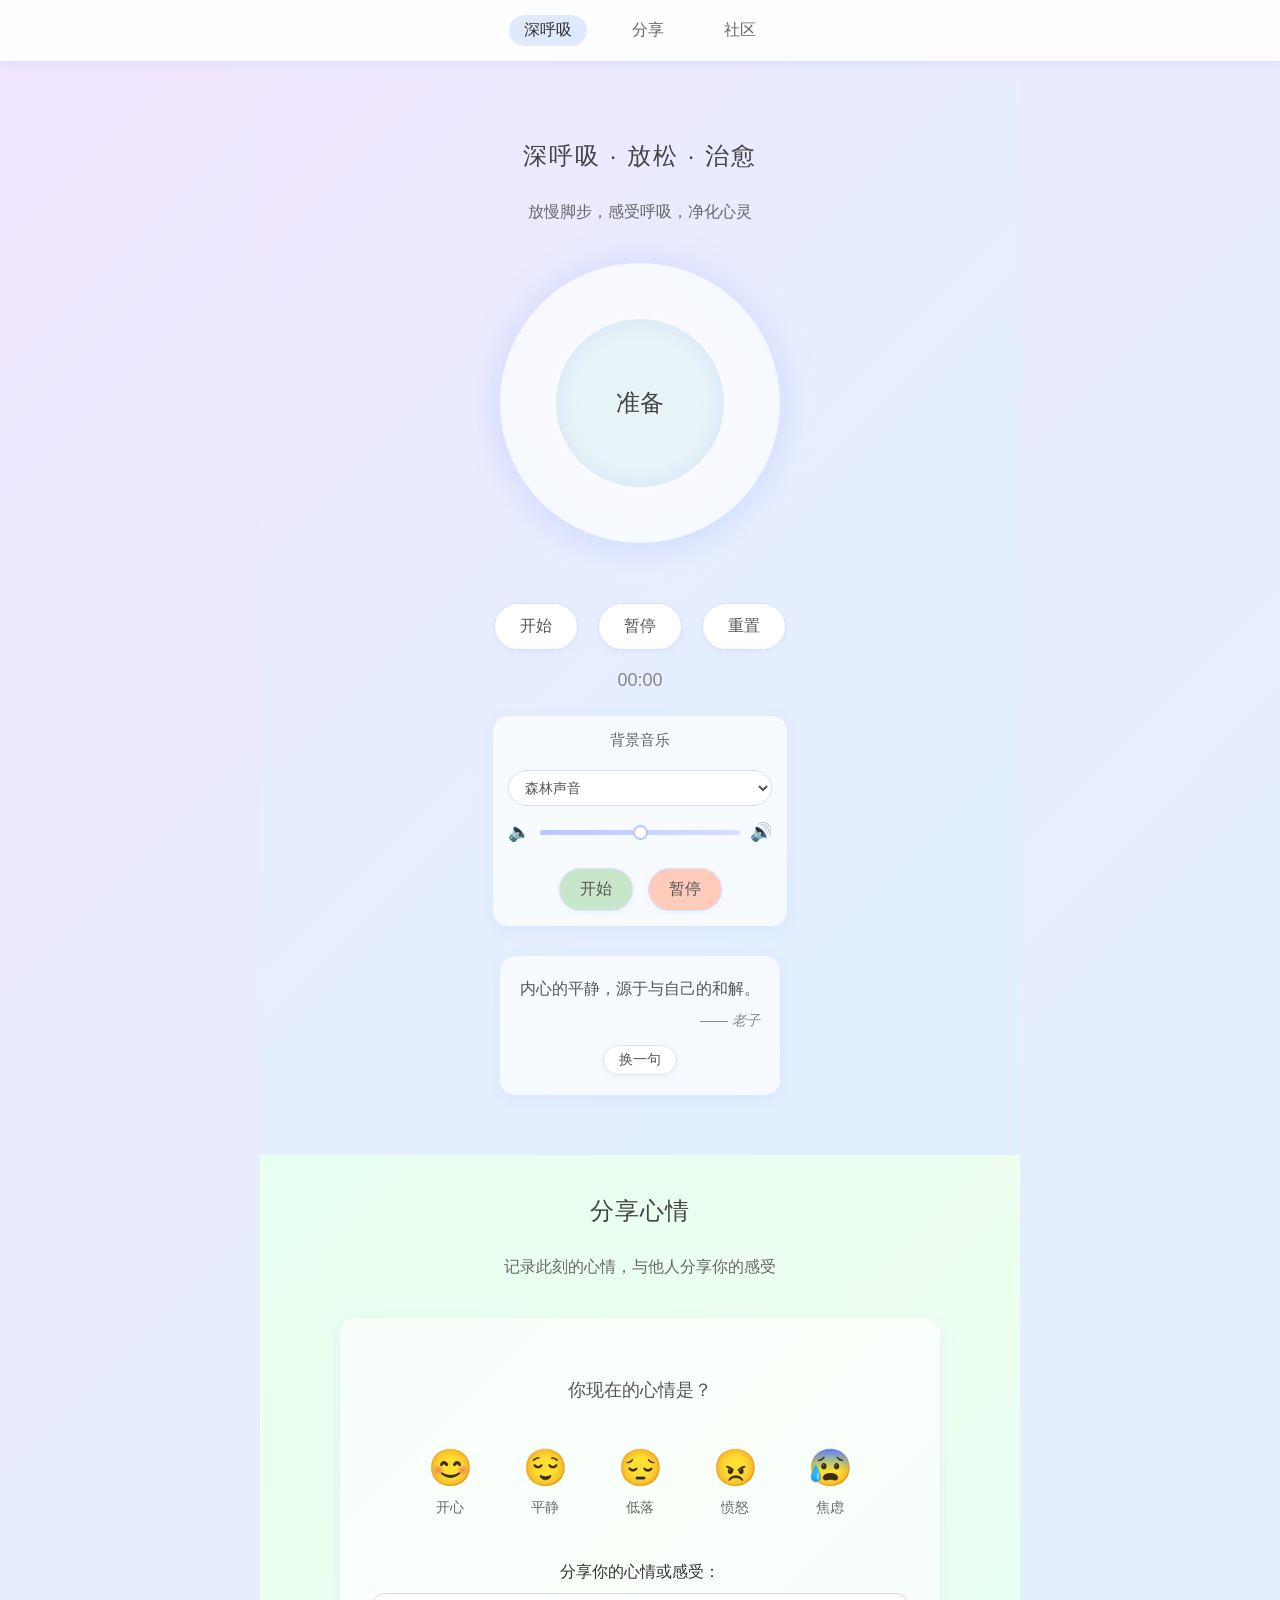
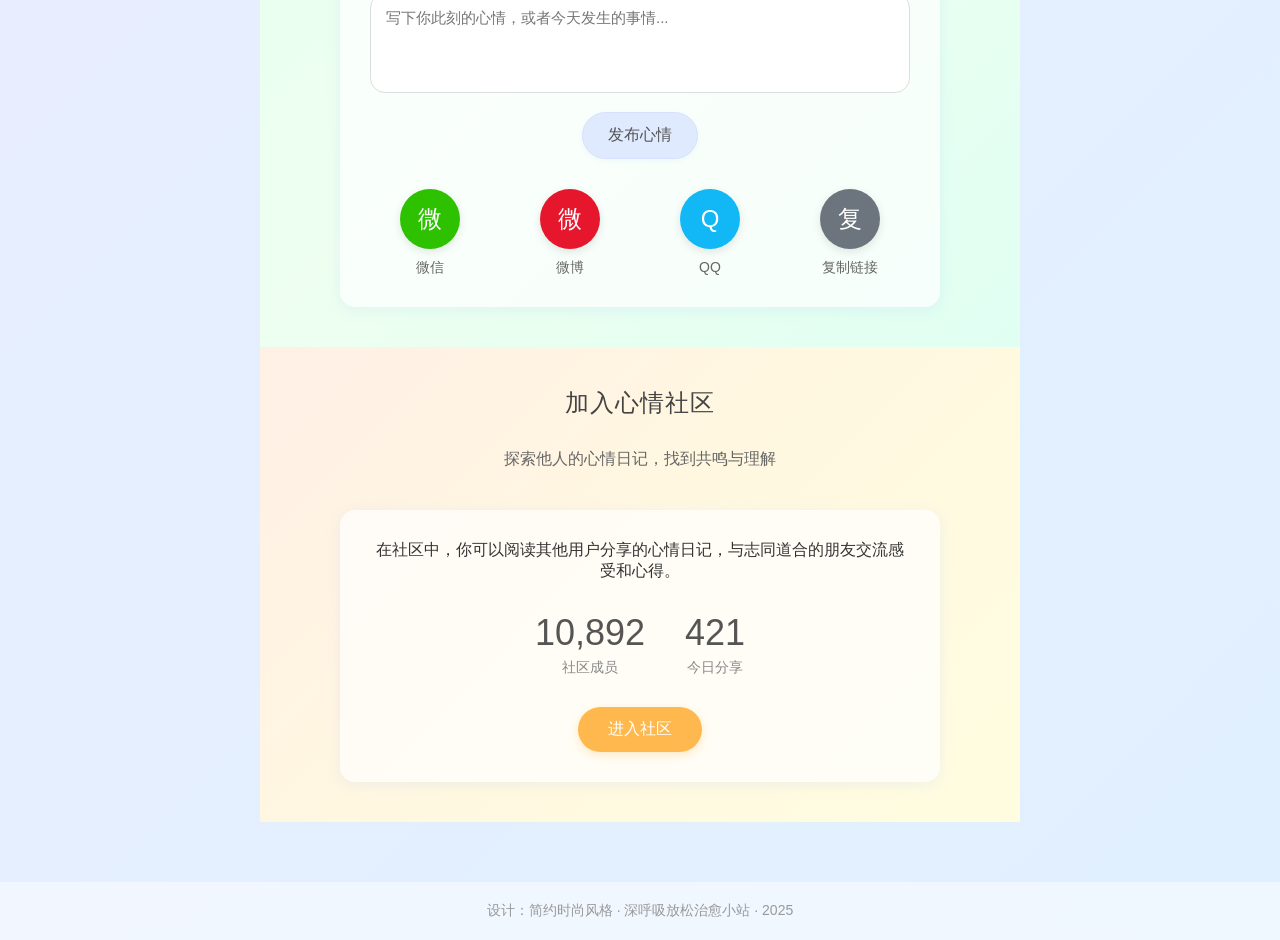
==== commit 48966168: "modification" ====
--- a/index.html
+++ b/index.html
@@ -51,7 +51,10 @@
                     <input type="range" id="volume-slider" class="volume-slider" min="0" max="100" value="50">
                     <span class="volume-icon">🔊</span>
                 </div>
-                <button id="play-music-btn">播放音乐</button>
+                <div class="music-buttons">
+                    <button id="play-music-btn">开始</button>
+                    <button id="pause-music-btn">暂停</button>
+                </div>
                 <audio id="background-music" loop></audio>
             </div>
             
--- a/static/css/css-file.css
+++ b/static/css/css-file.css
@@ -234,23 +234,44 @@
     box-shadow: 0 2px 5px rgba(150, 180, 255, 0.1);
 }
 
-/* 播放按钮样式和特效 */
-#play-music-btn {
+/* 音乐控制按钮样式和特效 */
+.music-buttons {
+    display: flex;
+    gap: 15px;
     margin-top: 10px;
+}
+
+#play-music-btn, #pause-music-btn {
     background-color: #e0eaff;
     color: #555;
     position: relative;
     overflow: hidden;
     transition: all 0.3s cubic-bezier(0.25, 0.8, 0.25, 1);
-}
-
-#play-music-btn:hover {
-    background-color: #d0daff;
+    padding: 10px 20px;
+}
+
+#play-music-btn {
+    background-color: #c8e6c9;
+}
+
+#pause-music-btn {
+    background-color: #ffccbc;
+}
+
+#play-music-btn:hover, #pause-music-btn:hover {
     box-shadow: 0 4px 8px rgba(150, 180, 255, 0.2);
     transform: translateY(-2px);
 }
 
-#play-music-btn:active {
+#play-music-btn:hover {
+    background-color: #a5d6a7;
+}
+
+#pause-music-btn:hover {
+    background-color: #ffab91;
+}
+
+#play-music-btn:active, #pause-music-btn:active {
     transform: scale(0.96);
     box-shadow: 0 1px 3px rgba(150, 180, 255, 0.3);
 }
